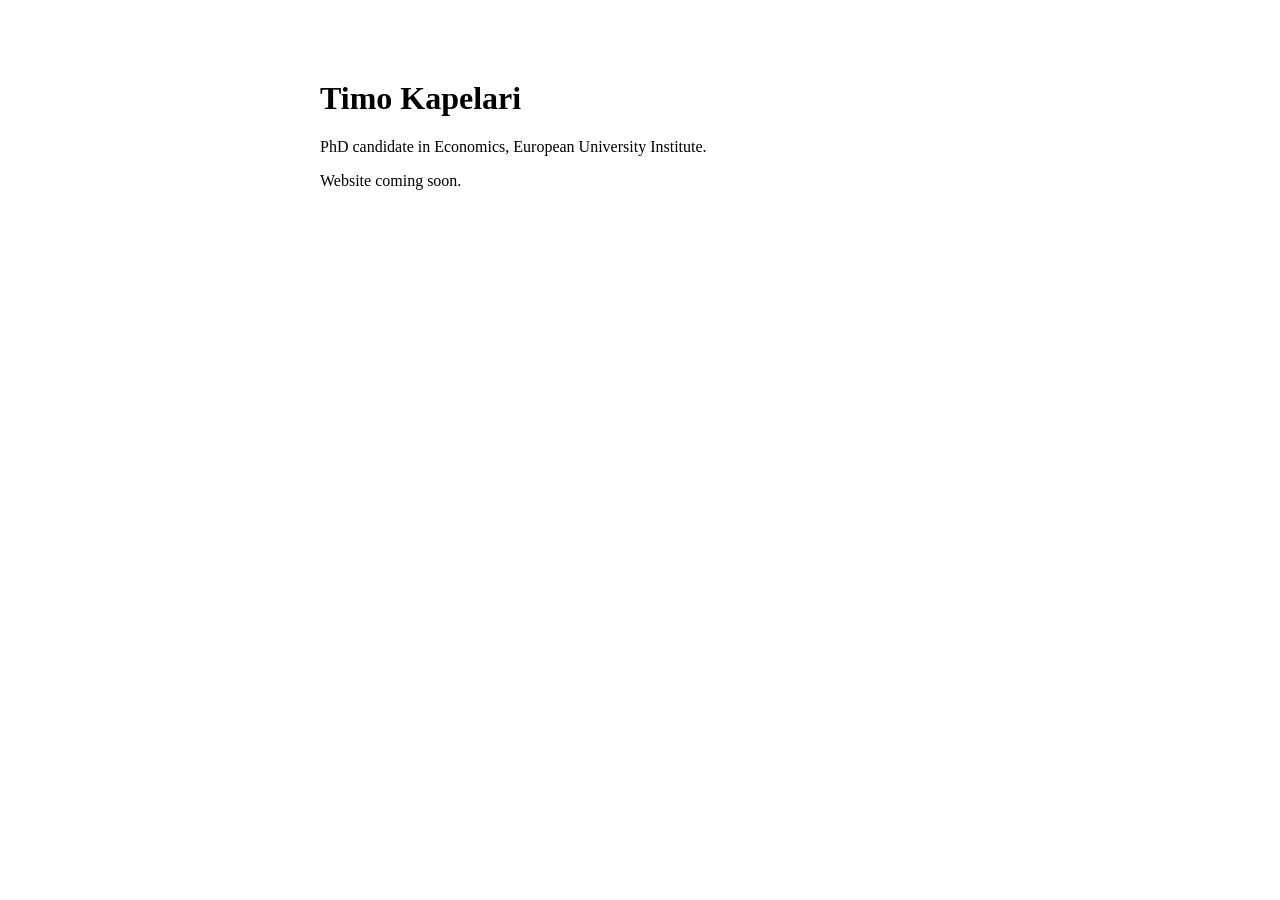
==== index.html @ 1bbe1646 "Add initial index.html for personal website" ====
<!doctype html>
<html lang="en">
<head>
  <meta charset="utf-8">
  <meta name="viewport" content="width=device-width, initial-scale=1">
  <title>Timo Kapelari</title>
</head>
<body style="font-family: Georgia, serif; max-width: 640px; margin: 80px auto; padding: 0 16px;">
  <h1>Timo Kapelari</h1>
  <p>PhD candidate in Economics, European University Institute.</p>
  <p>Website coming soon.</p>
</body>
</html>
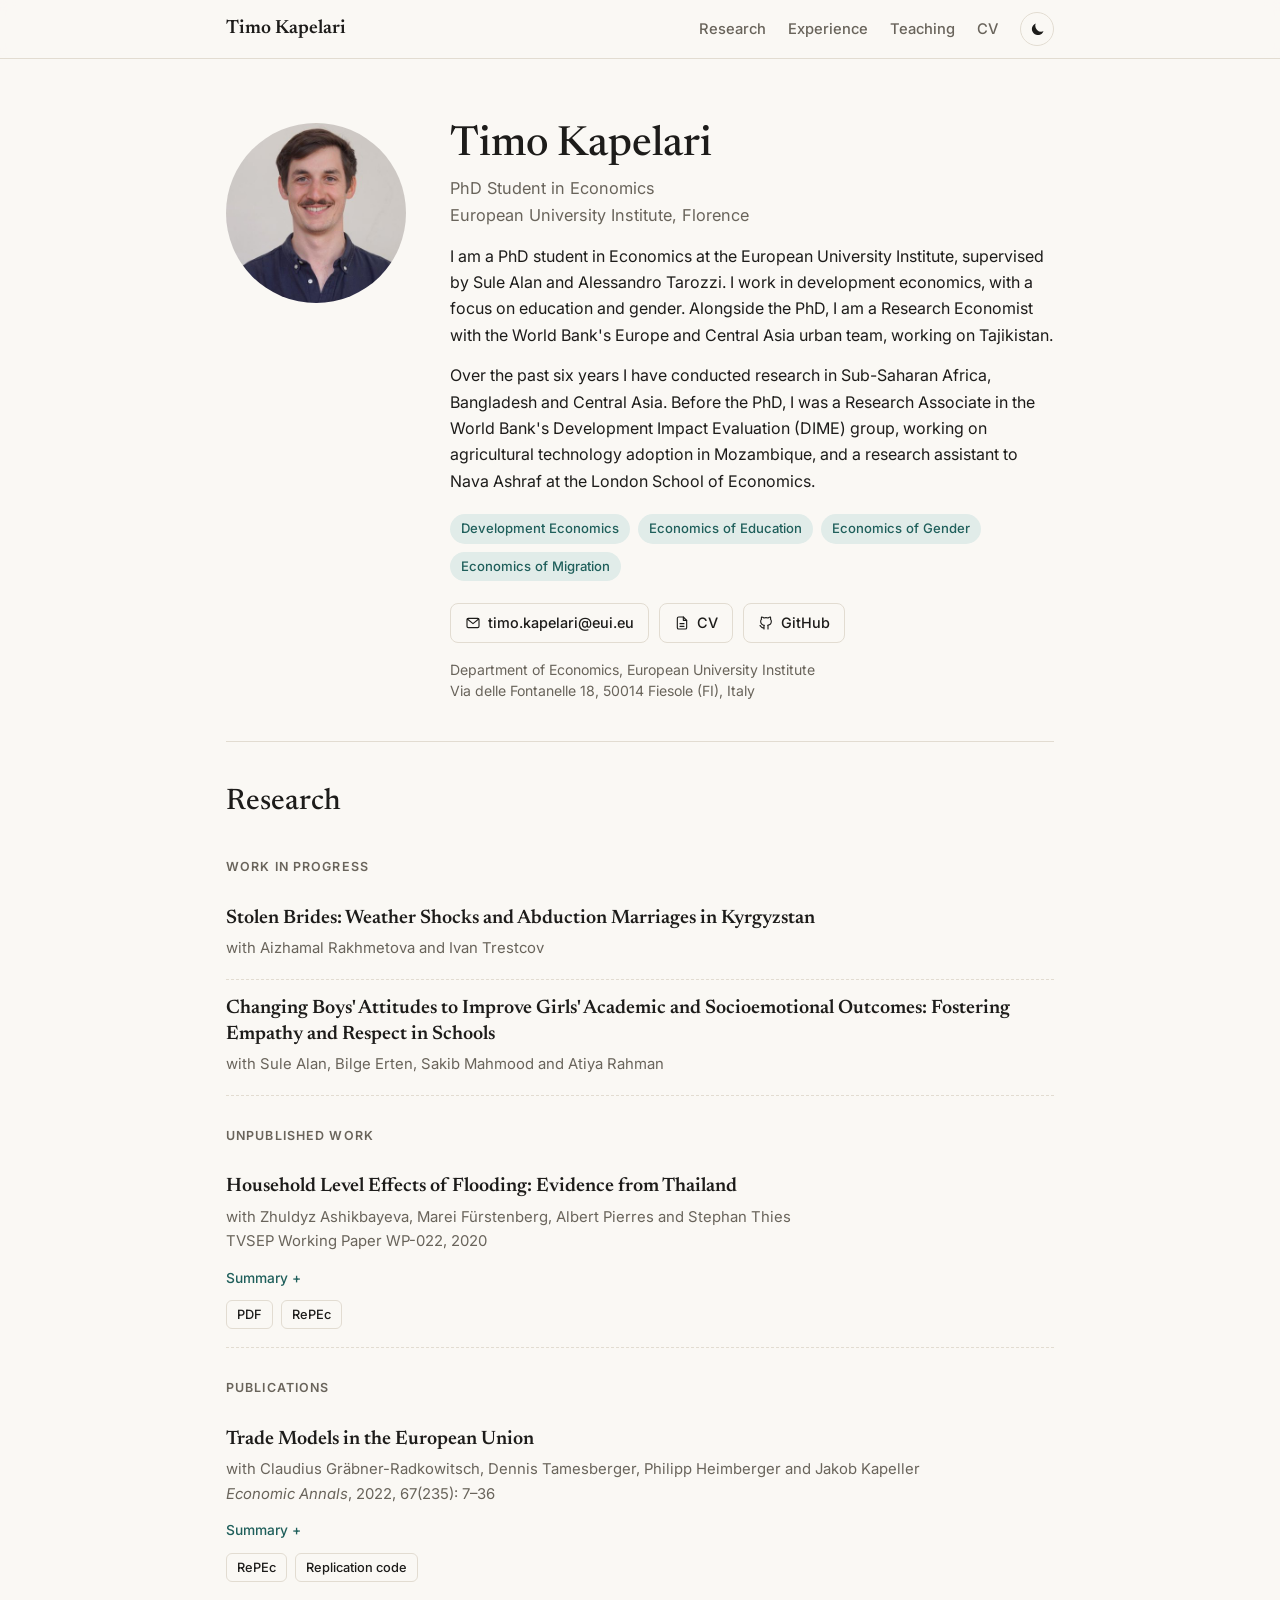
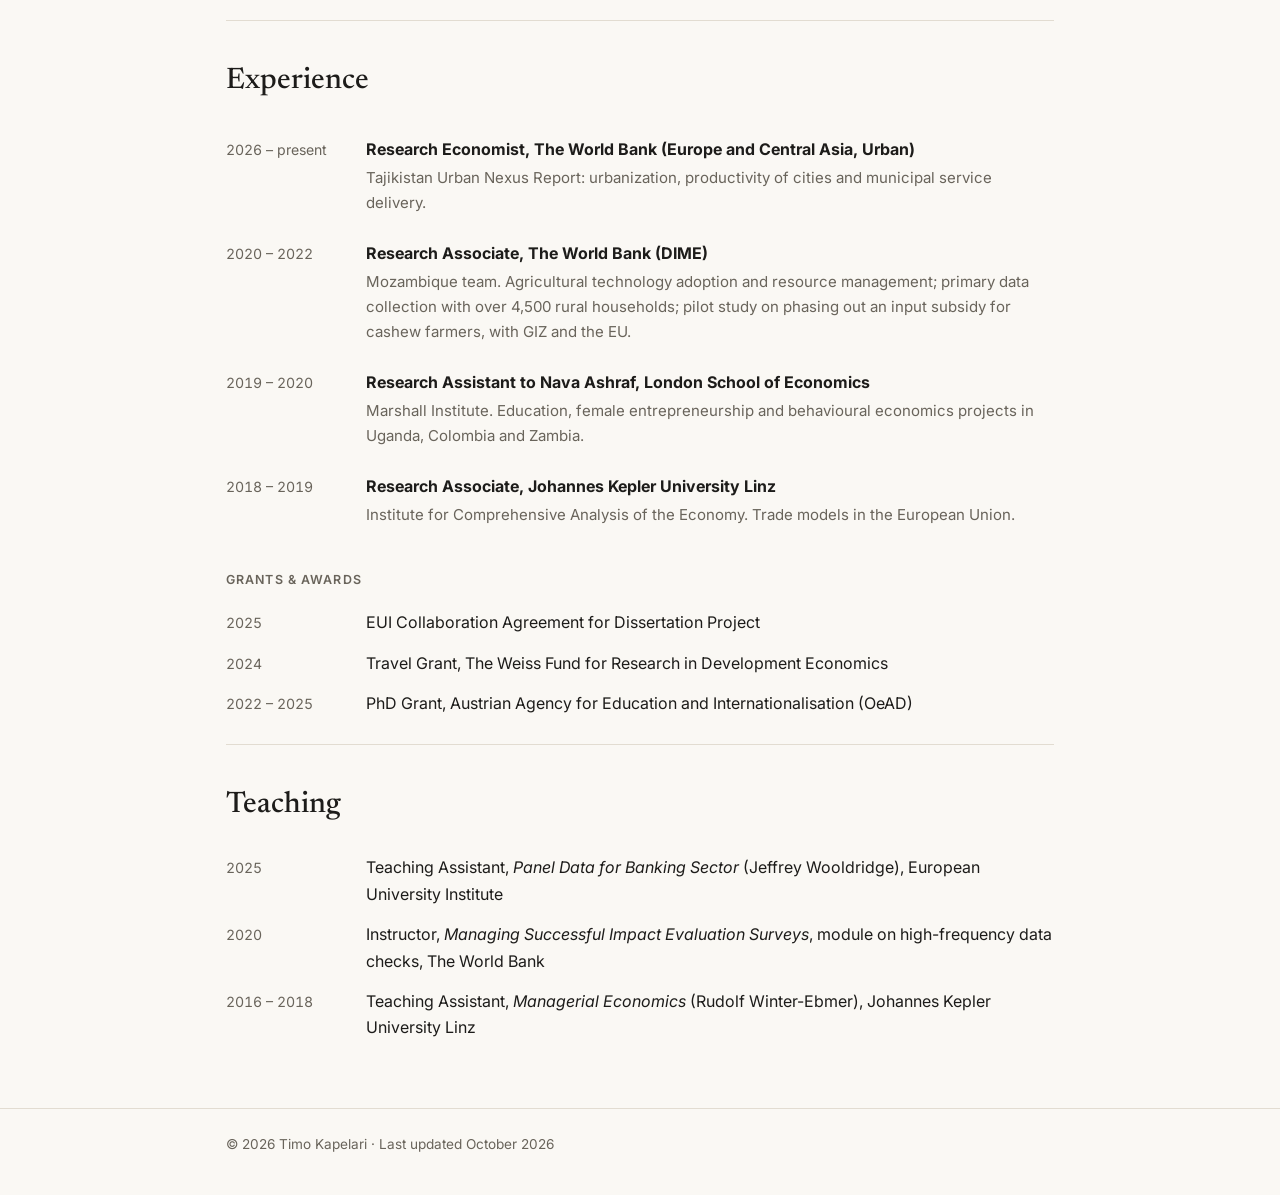
==== commit 71ac35b8: "updating website" ====
--- a/index.html
+++ b/index.html
@@ -3,11 +3,211 @@
 <head>
   <meta charset="utf-8">
   <meta name="viewport" content="width=device-width, initial-scale=1">
-  <title>Timo Kapelari</title>
+  <title>Timo Kapelari · Economist</title>
+  <meta name="description" content="Timo Kapelari — PhD student in Economics at the European University Institute. Development economics, education, gender and migration.">
+  <link rel="icon" href="assets/favicon.svg" type="image/svg+xml">
+  <link rel="preconnect" href="https://fonts.googleapis.com">
+  <link rel="preconnect" href="https://fonts.gstatic.com" crossorigin>
+  <link href="https://fonts.googleapis.com/css2?family=Inter:wght@400;500;600&family=Newsreader:opsz,wght@6..72,400;6..72,500;6..72,600&display=swap" rel="stylesheet">
+  <link rel="stylesheet" href="assets/style.css">
+  <script>
+    // Apply saved theme before the page paints (avoids a flash of the wrong theme)
+    try {
+      var t = localStorage.getItem('theme');
+      if (t === 'light' || t === 'dark') document.documentElement.setAttribute('data-theme', t);
+    } catch (e) {}
+  </script>
 </head>
-<body style="font-family: Georgia, serif; max-width: 640px; margin: 80px auto; padding: 0 16px;">
-  <h1>Timo Kapelari</h1>
-  <p>PhD candidate in Economics, European University Institute.</p>
-  <p>Website coming soon.</p>
+<body>
+
+<header class="topbar">
+  <div class="wrap topbar-inner">
+    <a class="brand" href="#about">Timo Kapelari</a>
+    <nav class="nav" aria-label="Sections">
+      <a href="#research">Research</a>
+      <a href="#experience">Experience</a>
+      <a href="#teaching">Teaching</a>
+      <a href="files/CV_Timo_Kapelari.pdf" target="_blank" rel="noopener">CV</a>
+      <button class="theme-toggle" id="themeToggle" type="button" aria-label="Switch between light and dark theme">
+        <svg class="icon-moon" viewBox="0 0 24 24" aria-hidden="true"><path d="M20.5 14.5A8.5 8.5 0 0 1 9.5 3.5a8.5 8.5 0 1 0 11 11Z"/></svg>
+        <svg class="icon-sun" viewBox="0 0 24 24" aria-hidden="true"><circle cx="12" cy="12" r="4.2"/><path d="M12 2v2.5M12 19.5V22M2 12h2.5M19.5 12H22M4.9 4.9l1.8 1.8M17.3 17.3l1.8 1.8M4.9 19.1l1.8-1.8M17.3 6.7l1.8-1.8"/></svg>
+      </button>
+    </nav>
+  </div>
+</header>
+
+<main class="wrap">
+
+  <!-- ABOUT -->
+  <section id="about" class="hero">
+    <div class="portrait">
+      <img src="assets/portrait.jpg" alt="Portrait of Timo Kapelari" width="180" height="180">
+    </div>
+    <div class="hero-text">
+      <h1>Timo Kapelari</h1>
+      <p class="role">PhD Student in Economics<br>European University Institute, Florence</p>
+
+      <p>I am a PhD student in Economics at the European University Institute, supervised by
+        Sule Alan and Alessandro Tarozzi.
+        I work in development economics, with a focus on education and gender. Alongside the PhD, I am a
+        Research Economist with the World Bank's Europe and Central Asia urban team, working on Tajikistan.</p>
+      <p>Over the past six years I have conducted research in Sub-Saharan Africa, Bangladesh and Central Asia.
+        Before the PhD, I was a Research Associate in the World Bank's Development Impact Evaluation (DIME) group,
+        working on agricultural technology adoption in Mozambique, and a research assistant to Nava Ashraf at the
+        London School of Economics.</p>
+
+      <ul class="tags" aria-label="Research interests">
+        <li>Development Economics</li>
+        <li>Economics of Education</li>
+        <li>Economics of Gender</li>
+        <li>Economics of Migration</li>
+      </ul>
+
+      <div class="contact">
+        <a class="btn" href="mailto:timo.kapelari@eui.eu">
+          <svg viewBox="0 0 24 24" aria-hidden="true"><rect x="3" y="5" width="18" height="14" rx="2"/><path d="m3.5 6 8.5 7 8.5-7"/></svg>
+          timo.kapelari@eui.eu</a>
+        <a class="btn" href="files/CV_Timo_Kapelari.pdf" target="_blank" rel="noopener">
+          <svg viewBox="0 0 24 24" aria-hidden="true"><path d="M14 3H7a2 2 0 0 0-2 2v14a2 2 0 0 0 2 2h10a2 2 0 0 0 2-2V8z"/><path d="M14 3v5h5M9 13h6M9 17h6"/></svg>
+          CV</a>
+        <a class="btn" href="https://github.com/TKapelari" target="_blank" rel="noopener">
+          <svg viewBox="0 0 24 24" aria-hidden="true"><path d="M9 19c-4.3 1.4-4.3-2.5-6-3m12 5v-3.5c0-1 .1-1.4-.5-2 2.8-.3 5.5-1.4 5.5-6a4.6 4.6 0 0 0-1.3-3.2 4.2 4.2 0 0 0-.1-3.2s-1.1-.3-3.5 1.3a12.3 12.3 0 0 0-6.2 0C6.5 2.8 5.4 3.1 5.4 3.1a4.2 4.2 0 0 0-.1 3.2A4.6 4.6 0 0 0 4 9.5c0 4.6 2.7 5.7 5.5 6-.6.6-.6 1.2-.5 2V21"/></svg>
+          GitHub</a>
+      </div>
+
+      <address class="postal">
+        Department of Economics, European University Institute<br>
+        Via delle Fontanelle 18, 50014 Fiesole (FI), Italy
+      </address>
+    </div>
+  </section>
+
+  <!-- RESEARCH -->
+  <section id="research">
+    <h2>Research</h2>
+
+    <h3 class="subhead">Work in Progress</h3>
+    <article class="paper">
+      <h4>Stolen Brides: Weather Shocks and Abduction Marriages in Kyrgyzstan</h4>
+      <p class="authors">with Aizhamal Rakhmetova and Ivan Trestcov</p>
+    </article>
+    <article class="paper">
+      <h4>Changing Boys' Attitudes to Improve Girls' Academic and Socioemotional Outcomes: Fostering Empathy and Respect in Schools</h4>
+      <p class="authors">with Sule Alan, Bilge Erten, Sakib Mahmood and Atiya Rahman</p>
+    </article>
+
+    <h3 class="subhead">Unpublished Work</h3>
+    <article class="paper">
+      <h4>Household Level Effects of Flooding: Evidence from Thailand</h4>
+      <p class="authors">with Zhuldyz Ashikbayeva, Marei Fürstenberg, Albert Pierres and Stephan Thies</p>
+      <p class="venue">TVSEP Working Paper WP-022, 2020</p>
+      <details>
+        <summary>Summary</summary>
+        <p>Using household panel data from rural Northeast Thailand (2007–2016) combined with satellite-based flood
+          measures, we estimate the causal effect of flooding on household income and expenditure. Floods reduce
+          household income and raise spending on food and health. Households appear to adapt: it is deviations from
+          usual flood levels, not flooding as such, that cause harm. Education beyond primary school offsets the
+          negative effects.</p>
+      </details>
+      <p class="links">
+        <a href="https://www.tvsep.de/fileadmin/tvsep/Publications/wpaper2020/wp-022.pdf" target="_blank" rel="noopener">PDF</a>
+        <a href="https://ideas.repec.org/p/tvs/wpaper/wp-022.html" target="_blank" rel="noopener">RePEc</a>
+      </p>
+    </article>
+
+    <h3 class="subhead">Publications</h3>
+    <article class="paper">
+      <h4>Trade Models in the European Union</h4>
+      <p class="authors">with Claudius Gräbner-Radkowitsch, Dennis Tamesberger, Philipp Heimberger and Jakob Kapeller</p>
+      <p class="venue"><em>Economic Annals</em>, 2022, 67(235): 7–36</p>
+      <details>
+        <summary>Summary</summary>
+        <p>Studying the factors behind differences in trade performance across 22 EU economies, the paper derives six
+          "trade models" (primary goods, finance, flexible labour market, periphery, industrial workbench and high-tech)
+          and traces their developmental and distributional dynamics. Wage shares shrink and inequality rises in most
+          models; the high-tech model proves comparatively stable.</p>
+      </details>
+      <p class="links">
+        <a href="https://ideas.repec.org/a/beo/journl/v67y2022i235p7-36.html" target="_blank" rel="noopener">RePEc</a>
+        <a href="https://github.com/graebnerc/trade-typology" target="_blank" rel="noopener">Replication code</a>
+      </p>
+    </article>
+  </section>
+
+  <!-- EXPERIENCE -->
+  <section id="experience">
+    <h2>Experience</h2>
+    <ul class="timeline">
+      <li>
+        <span class="when">2026 – present</span>
+        <div>
+          <strong>Research Economist, The World Bank (Europe and Central Asia, Urban)</strong>
+          <p>Tajikistan Urban Nexus Report: urbanization, productivity of cities and municipal service delivery.</p>
+        </div>
+      </li>
+      <li>
+        <span class="when">2020 – 2022</span>
+        <div>
+          <strong>Research Associate, The World Bank (DIME)</strong>
+          <p>Mozambique team. Agricultural technology adoption and resource management; primary data collection with
+            over 4,500 rural households; pilot study on phasing out an input subsidy for cashew farmers, with GIZ and the EU.</p>
+        </div>
+      </li>
+      <li>
+        <span class="when">2019 – 2020</span>
+        <div>
+          <strong>Research Assistant to Nava Ashraf, London School of Economics</strong>
+          <p>Marshall Institute. Education, female entrepreneurship and behavioural economics projects in Uganda, Colombia and Zambia.</p>
+        </div>
+      </li>
+      <li>
+        <span class="when">2018 – 2019</span>
+        <div>
+          <strong>Research Associate, Johannes Kepler University Linz</strong>
+          <p>Institute for Comprehensive Analysis of the Economy. Trade models in the European Union.</p>
+        </div>
+      </li>
+    </ul>
+
+    <h3 class="subhead">Grants &amp; Awards</h3>
+    <ul class="plain">
+      <li><span class="when">2025</span> <span>EUI Collaboration Agreement for Dissertation Project</span></li>
+      <li><span class="when">2024</span> <span>Travel Grant, The Weiss Fund for Research in Development Economics</span></li>
+      <li><span class="when">2022 – 2025</span> <span>PhD Grant, Austrian Agency for Education and Internationalisation (OeAD)</span></li>
+    </ul>
+  </section>
+
+  <!-- TEACHING -->
+  <section id="teaching">
+    <h2>Teaching</h2>
+    <ul class="plain">
+      <li><span class="when">2025</span> <span>Teaching Assistant, <em>Panel Data for Banking Sector</em> (Jeffrey Wooldridge), European University Institute</span></li>
+      <li><span class="when">2020</span> <span>Instructor, <em>Managing Successful Impact Evaluation Surveys</em>, module on high-frequency data checks, The World Bank</span></li>
+      <li><span class="when">2016 – 2018</span> <span>Teaching Assistant, <em>Managerial Economics</em> (Rudolf Winter-Ebmer), Johannes Kepler University Linz</span></li>
+    </ul>
+  </section>
+
+</main>
+
+<footer class="footer">
+  <div class="wrap">© 2026 Timo Kapelari · Last updated October 2026</div>
+</footer>
+
+<script>
+  (function () {
+    var root = document.documentElement;
+    var btn = document.getElementById('themeToggle');
+    function current() {
+      var t = root.getAttribute('data-theme');
+      if (t) return t;
+      return window.matchMedia('(prefers-color-scheme: dark)').matches ? 'dark' : 'light';
+    }
+    btn.addEventListener('click', function () {
+      var next = current() === 'dark' ? 'light' : 'dark';
+      root.setAttribute('data-theme', next);
+      try { localStorage.setItem('theme', next); } catch (e) {}
+    });
+  })();
+</script>
 </body>
 </html>
--- a/assets/style.css
+++ b/assets/style.css
@@ -0,0 +1,161 @@
+/* ---------- Theme tokens ---------- */
+:root {
+  --bg: #faf8f4;
+  --surface: #f2eee6;
+  --text: #1d1c1a;
+  --muted: #69645b;
+  --rule: #e2dcd1;
+  --accent: #1f5f5b;
+  --accent-soft: #e1ece9;
+  --serif: "Newsreader", Georgia, "Times New Roman", serif;
+  --sans: "Inter", system-ui, -apple-system, "Segoe UI", sans-serif;
+  color-scheme: light;
+}
+@media (prefers-color-scheme: dark) {
+  :root:not([data-theme="light"]) {
+    --bg: #111413;
+    --surface: #1a1e1d;
+    --text: #e9e6e0;
+    --muted: #9e998f;
+    --rule: #2b302e;
+    --accent: #83c7bd;
+    --accent-soft: #1d2e2b;
+    color-scheme: dark;
+  }
+}
+:root[data-theme="dark"] {
+  --bg: #111413;
+  --surface: #1a1e1d;
+  --text: #e9e6e0;
+  --muted: #9e998f;
+  --rule: #2b302e;
+  --accent: #83c7bd;
+  --accent-soft: #1d2e2b;
+  color-scheme: dark;
+}
+
+/* ---------- Base ---------- */
+* { box-sizing: border-box; }
+html { scroll-behavior: smooth; scroll-padding-top: 72px; }
+body {
+  margin: 0;
+  background: var(--bg);
+  color: var(--text);
+  font: 400 16px/1.65 var(--sans);
+  -webkit-font-smoothing: antialiased;
+  transition: background .2s, color .2s;
+}
+a { color: var(--accent); text-decoration: none; }
+a:hover { text-decoration: underline; text-underline-offset: 3px; }
+.wrap { max-width: 860px; margin: 0 auto; padding: 0 16px; }
+
+/* ---------- Top bar ---------- */
+.topbar {
+  position: sticky; top: 0; z-index: 10;
+  background: color-mix(in srgb, var(--bg) 88%, transparent);
+  backdrop-filter: blur(8px);
+  border-bottom: 1px solid var(--rule);
+}
+.topbar-inner { display: flex; align-items: center; justify-content: space-between; height: 58px; gap: 16px; }
+.brand { font-family: var(--serif); font-size: 1.2rem; font-weight: 600; color: var(--text); white-space: nowrap; }
+.brand:hover { text-decoration: none; }
+.nav { display: flex; align-items: center; gap: 22px; font-size: .92rem; }
+.nav a { color: var(--muted); font-weight: 500; }
+.nav a:hover { color: var(--text); text-decoration: none; }
+.theme-toggle {
+  display: grid; place-items: center;
+  width: 34px; height: 34px; border-radius: 50%;
+  border: 1px solid var(--rule); background: transparent; color: var(--text); cursor: pointer;
+}
+.theme-toggle:hover { background: var(--surface); }
+.theme-toggle svg { width: 17px; height: 17px; fill: none; stroke: currentColor; stroke-width: 1.8; stroke-linecap: round; }
+.theme-toggle .icon-moon { fill: currentColor; stroke: none; }
+.icon-sun { display: none; }
+:root[data-theme="dark"] .icon-sun { display: block; }
+:root[data-theme="dark"] .icon-moon { display: none; }
+@media (prefers-color-scheme: dark) {
+  :root:not([data-theme="light"]) .icon-sun { display: block; }
+  :root:not([data-theme="light"]) .icon-moon { display: none; }
+}
+
+/* ---------- Hero / About ---------- */
+.hero { display: grid; grid-template-columns: 180px 1fr; gap: 44px; padding: 64px 0 40px; align-items: start; }
+.portrait img, .monogram {
+  width: 180px; height: 180px; border-radius: 50%; object-fit: cover; display: block;
+}
+.monogram {
+  display: grid; place-items: center;
+  background: var(--accent-soft); color: var(--accent);
+  font-family: var(--serif); font-size: 3.4rem; font-weight: 500; letter-spacing: .02em;
+}
+h1 { font-family: var(--serif); font-weight: 500; font-size: 2.6rem; line-height: 1.1; margin: 0 0 6px; }
+.role { color: var(--muted); margin: 0 0 22px; font-size: 1.02rem; }
+.hero-text p { margin: 0 0 14px; }
+.tags { list-style: none; padding: 0; margin: 20px 0; display: flex; flex-wrap: wrap; gap: 8px; }
+.tags li {
+  font-size: .82rem; padding: 4px 11px; border-radius: 999px;
+  background: var(--accent-soft); color: var(--accent); font-weight: 500;
+}
+.contact { display: flex; flex-wrap: wrap; gap: 10px; margin: 22px 0 16px; }
+.btn {
+  display: inline-flex; align-items: center; gap: 7px;
+  padding: 7px 14px; border: 1px solid var(--rule); border-radius: 8px;
+  color: var(--text); font-size: .9rem; font-weight: 500; background: var(--bg);
+}
+.btn:hover { background: var(--surface); text-decoration: none; }
+.btn svg { width: 16px; height: 16px; fill: none; stroke: currentColor; stroke-width: 1.7; stroke-linecap: round; stroke-linejoin: round; }
+.postal { font-style: normal; color: var(--muted); font-size: .88rem; line-height: 1.5; }
+
+/* ---------- Sections ---------- */
+section { padding: 36px 0 20px; border-top: 1px solid var(--rule); }
+.hero { border-top: 0; }
+h2 { font-family: var(--serif); font-weight: 500; font-size: 1.85rem; margin: 0 0 18px; }
+.subhead {
+  font-family: var(--sans); font-size: .78rem; font-weight: 600; letter-spacing: .09em;
+  text-transform: uppercase; color: var(--muted); margin: 30px 0 12px;
+}
+
+/* ---------- Papers ---------- */
+.paper { padding: 16px 0 18px; border-bottom: 1px dashed var(--rule); }
+.paper:last-of-type { border-bottom: 0; }
+.paper h4 { font-family: var(--serif); font-size: 1.22rem; font-weight: 600; line-height: 1.35; margin: 0 0 4px; }
+.authors, .venue { margin: 0; color: var(--muted); font-size: .93rem; }
+details { margin-top: 10px; }
+summary {
+  cursor: pointer; display: inline-block; font-size: .86rem; font-weight: 500; color: var(--accent);
+  list-style: none; user-select: none;
+}
+summary::-webkit-details-marker { display: none; }
+summary::after { content: " +"; }
+details[open] summary::after { content: " −"; }
+details p {
+  margin: 10px 0 0; padding: 12px 16px; background: var(--surface);
+  border-left: 3px solid var(--accent); border-radius: 0 6px 6px 0; font-size: .95rem;
+}
+.links { margin: 10px 0 0; display: flex; flex-wrap: wrap; gap: 8px; }
+.links a {
+  font-size: .8rem; font-weight: 500; padding: 3px 10px;
+  border: 1px solid var(--rule); border-radius: 6px; color: var(--text);
+}
+.links a:hover { border-color: var(--accent); color: var(--accent); text-decoration: none; }
+
+/* ---------- Lists ---------- */
+.timeline, .plain { list-style: none; padding: 0; margin: 0; }
+.timeline li { display: grid; grid-template-columns: 120px 1fr; gap: 20px; padding: 12px 0; }
+.timeline p { margin: 4px 0 0; color: var(--muted); font-size: .94rem; }
+.plain li { display: grid; grid-template-columns: 120px 1fr; gap: 20px; padding: 7px 0; }
+.when { color: var(--muted); font-size: .88rem; font-variant-numeric: tabular-nums; padding-top: 2px; }
+
+/* ---------- Footer ---------- */
+.footer { border-top: 1px solid var(--rule); margin-top: 40px; padding: 24px 0 40px; color: var(--muted); font-size: .85rem; }
+
+/* ---------- Mobile ---------- */
+@media (max-width: 680px) {
+  .topbar-inner { height: 54px; }
+  .brand { display: none; }
+  .nav { width: 100%; justify-content: space-between; gap: 12px; }
+  .hero { grid-template-columns: 1fr; gap: 24px; padding: 36px 0 28px; }
+  .portrait img, .monogram { width: 120px; height: 120px; font-size: 2.4rem; }
+  h1 { font-size: 2.1rem; }
+  .timeline li, .plain li { grid-template-columns: 1fr; gap: 2px; }
+}
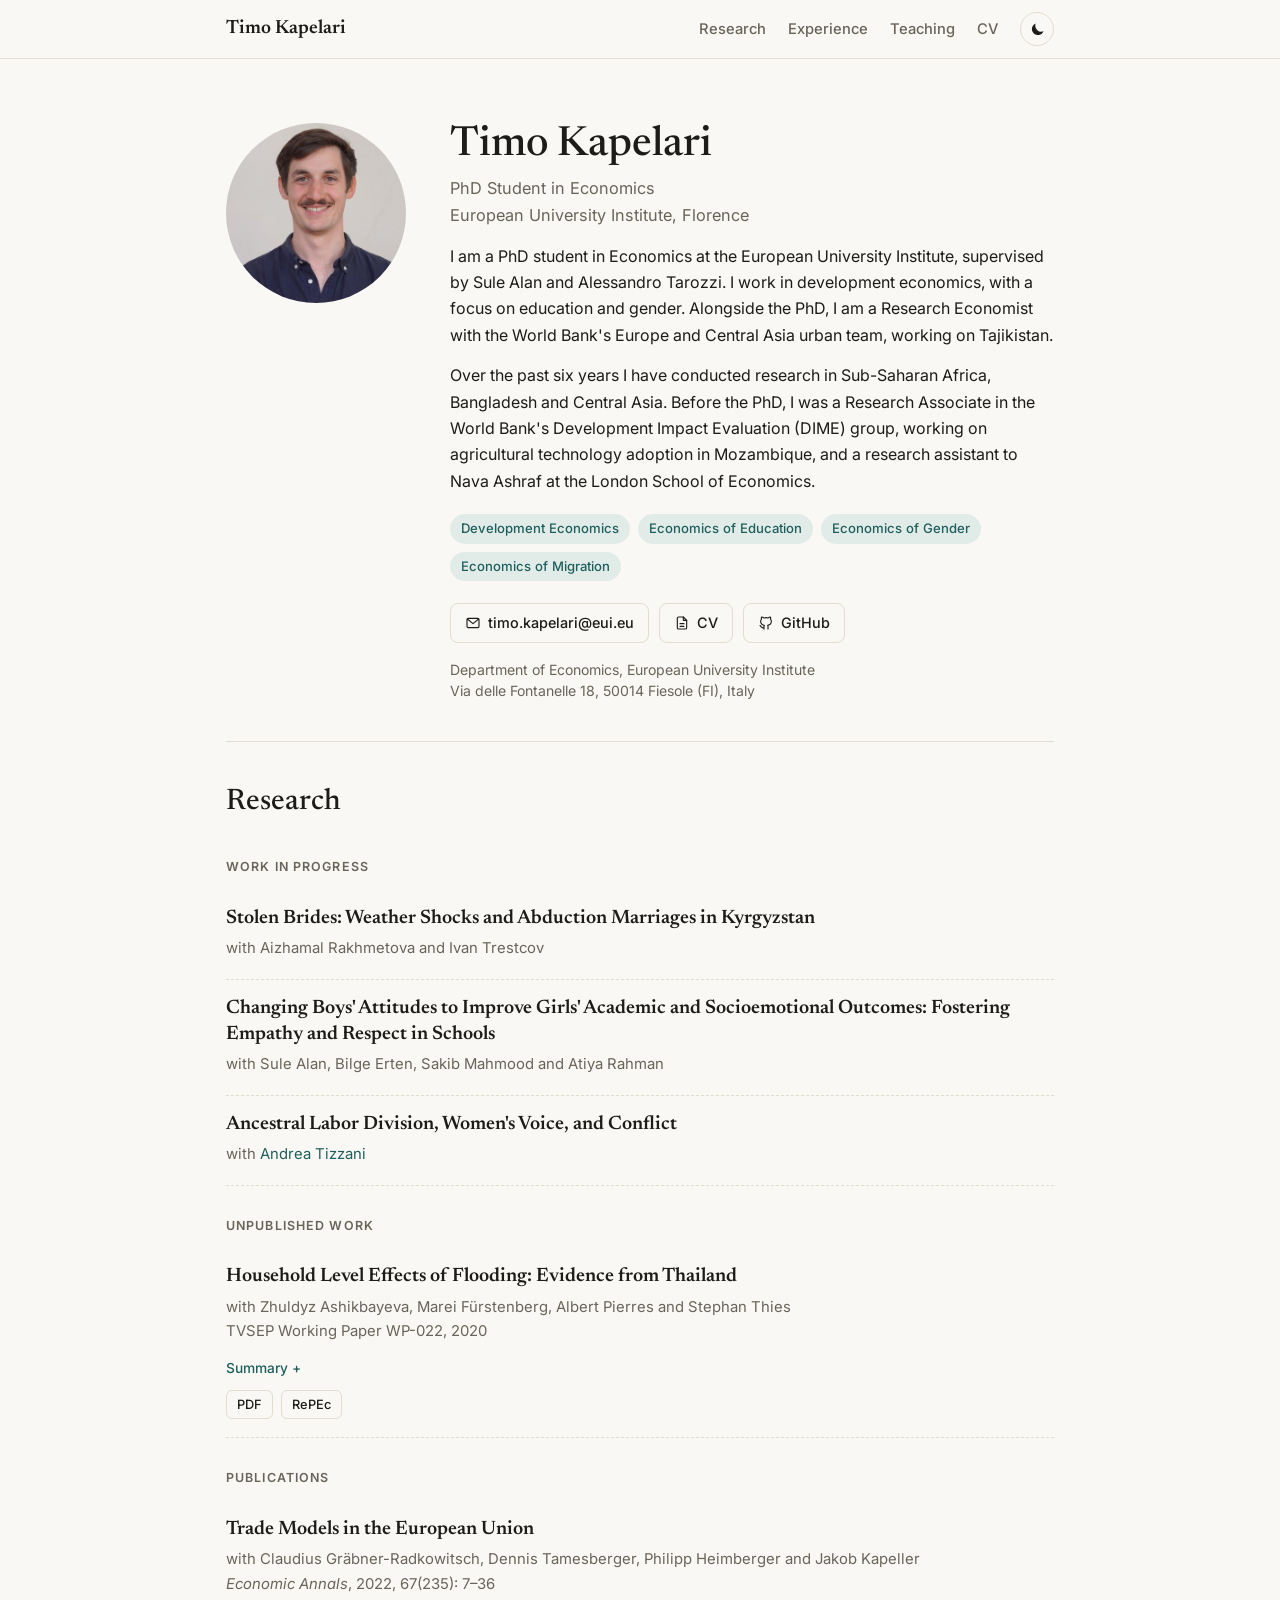
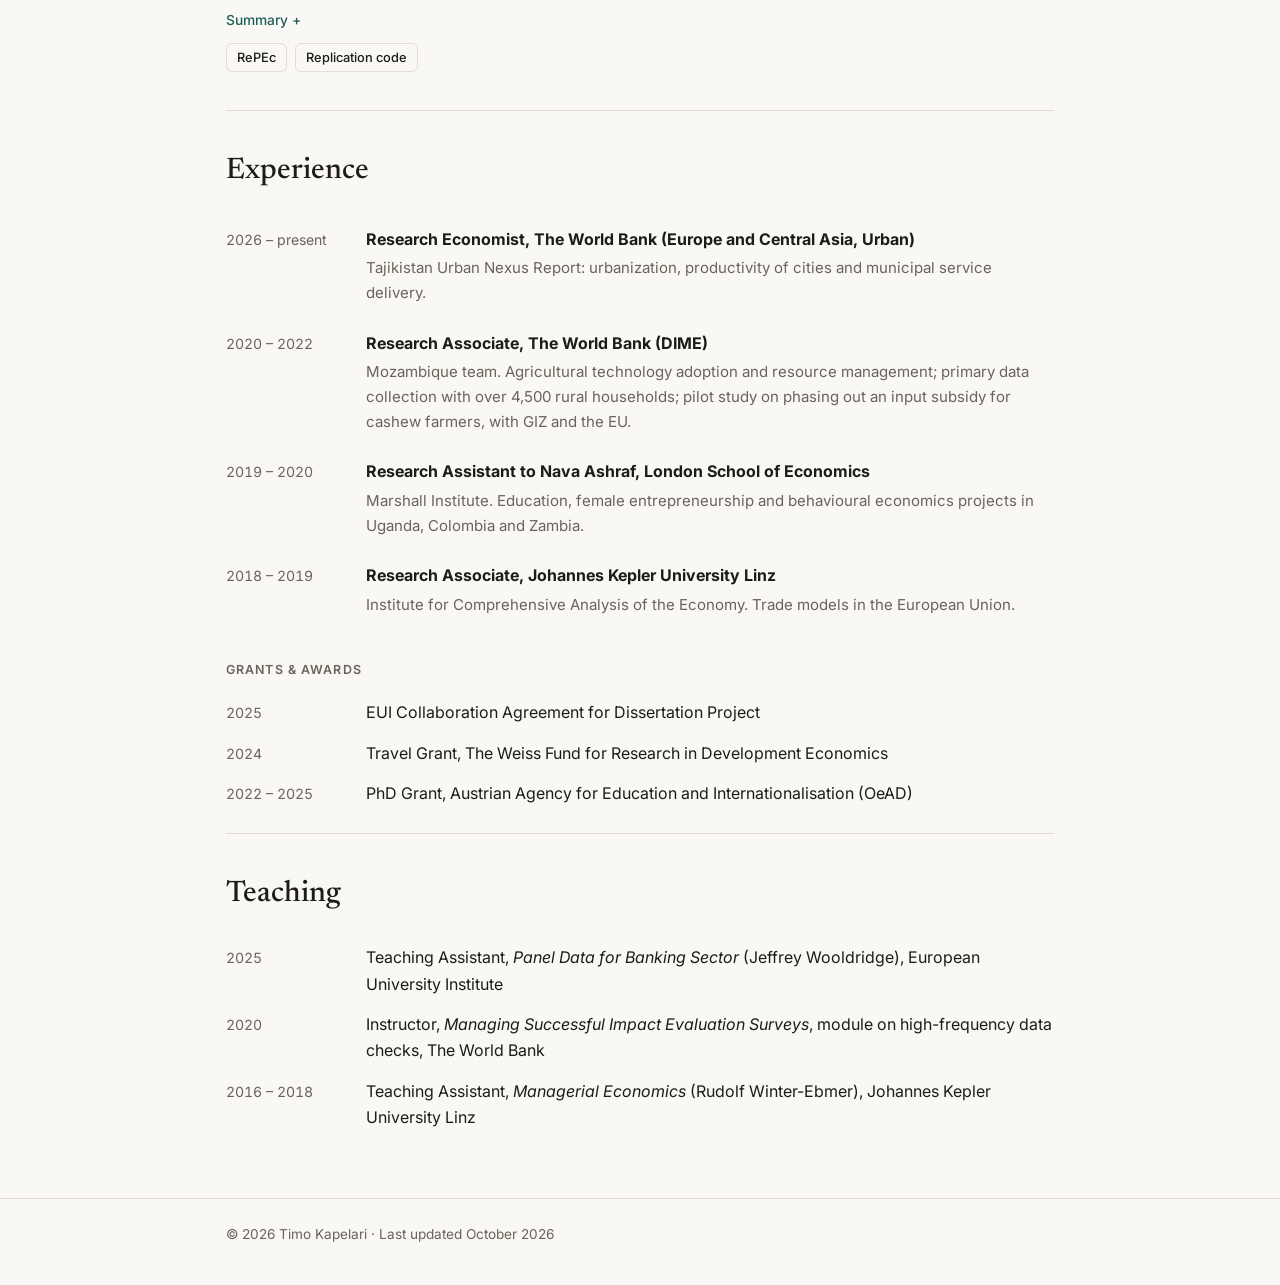
==== commit 8ae8fbcb: "fixes to be more visible" ====
--- a/index.html
+++ b/index.html
@@ -3,8 +3,33 @@
 <head>
   <meta charset="utf-8">
   <meta name="viewport" content="width=device-width, initial-scale=1">
-  <title>Timo Kapelari · Economist</title>
-  <meta name="description" content="Timo Kapelari — PhD student in Economics at the European University Institute. Development economics, education, gender and migration.">
+  <title>Timo Kapelari · Economist, European University Institute</title>
+  <meta name="description" content="Timo Kapelari is a PhD student in Economics at the European University Institute (EUI) and a Research Economist at the World Bank, working on development economics, education and gender.">
+  <meta name="author" content="Timo Kapelari">
+  <link rel="canonical" href="https://timokapelari.github.io/">
+  <!-- Google Search Console verification tag goes here -->
+  <meta property="og:type" content="profile">
+  <meta property="og:title" content="Timo Kapelari · Economist">
+  <meta property="og:description" content="PhD student in Economics at the European University Institute. Development economics, education and gender.">
+  <meta property="og:url" content="https://timokapelari.github.io/">
+  <meta property="og:image" content="https://timokapelari.github.io/assets/portrait.jpg">
+  <script type="application/ld+json">
+  {
+    "@context": "https://schema.org",
+    "@type": "Person",
+    "name": "Timo Kapelari",
+    "url": "https://timokapelari.github.io/",
+    "image": "https://timokapelari.github.io/assets/portrait.jpg",
+    "jobTitle": "PhD Student in Economics",
+    "email": "mailto:timo.kapelari@eui.eu",
+    "affiliation": [
+      { "@type": "CollegeOrUniversity", "name": "European University Institute" },
+      { "@type": "Organization", "name": "The World Bank" }
+    ],
+    "knowsAbout": ["Development Economics", "Economics of Education", "Economics of Gender", "Economics of Migration"],
+    "sameAs": ["https://github.com/TKapelari"]
+  }
+  </script>
   <link rel="icon" href="assets/favicon.svg" type="image/svg+xml">
   <link rel="preconnect" href="https://fonts.googleapis.com">
   <link rel="preconnect" href="https://fonts.gstatic.com" crossorigin>
@@ -94,6 +119,10 @@
     <article class="paper">
       <h4>Changing Boys' Attitudes to Improve Girls' Academic and Socioemotional Outcomes: Fostering Empathy and Respect in Schools</h4>
       <p class="authors">with Sule Alan, Bilge Erten, Sakib Mahmood and Atiya Rahman</p>
+    </article>
+    <article class="paper">
+      <h4>Ancestral Labor Division, Women's Voice, and Conflict</h4>
+      <p class="authors">with <a href="https://www.andreatizzani.com/" target="_blank" rel="noopener">Andrea Tizzani</a></p>
     </article>
 
     <h3 class="subhead">Unpublished Work</h3>
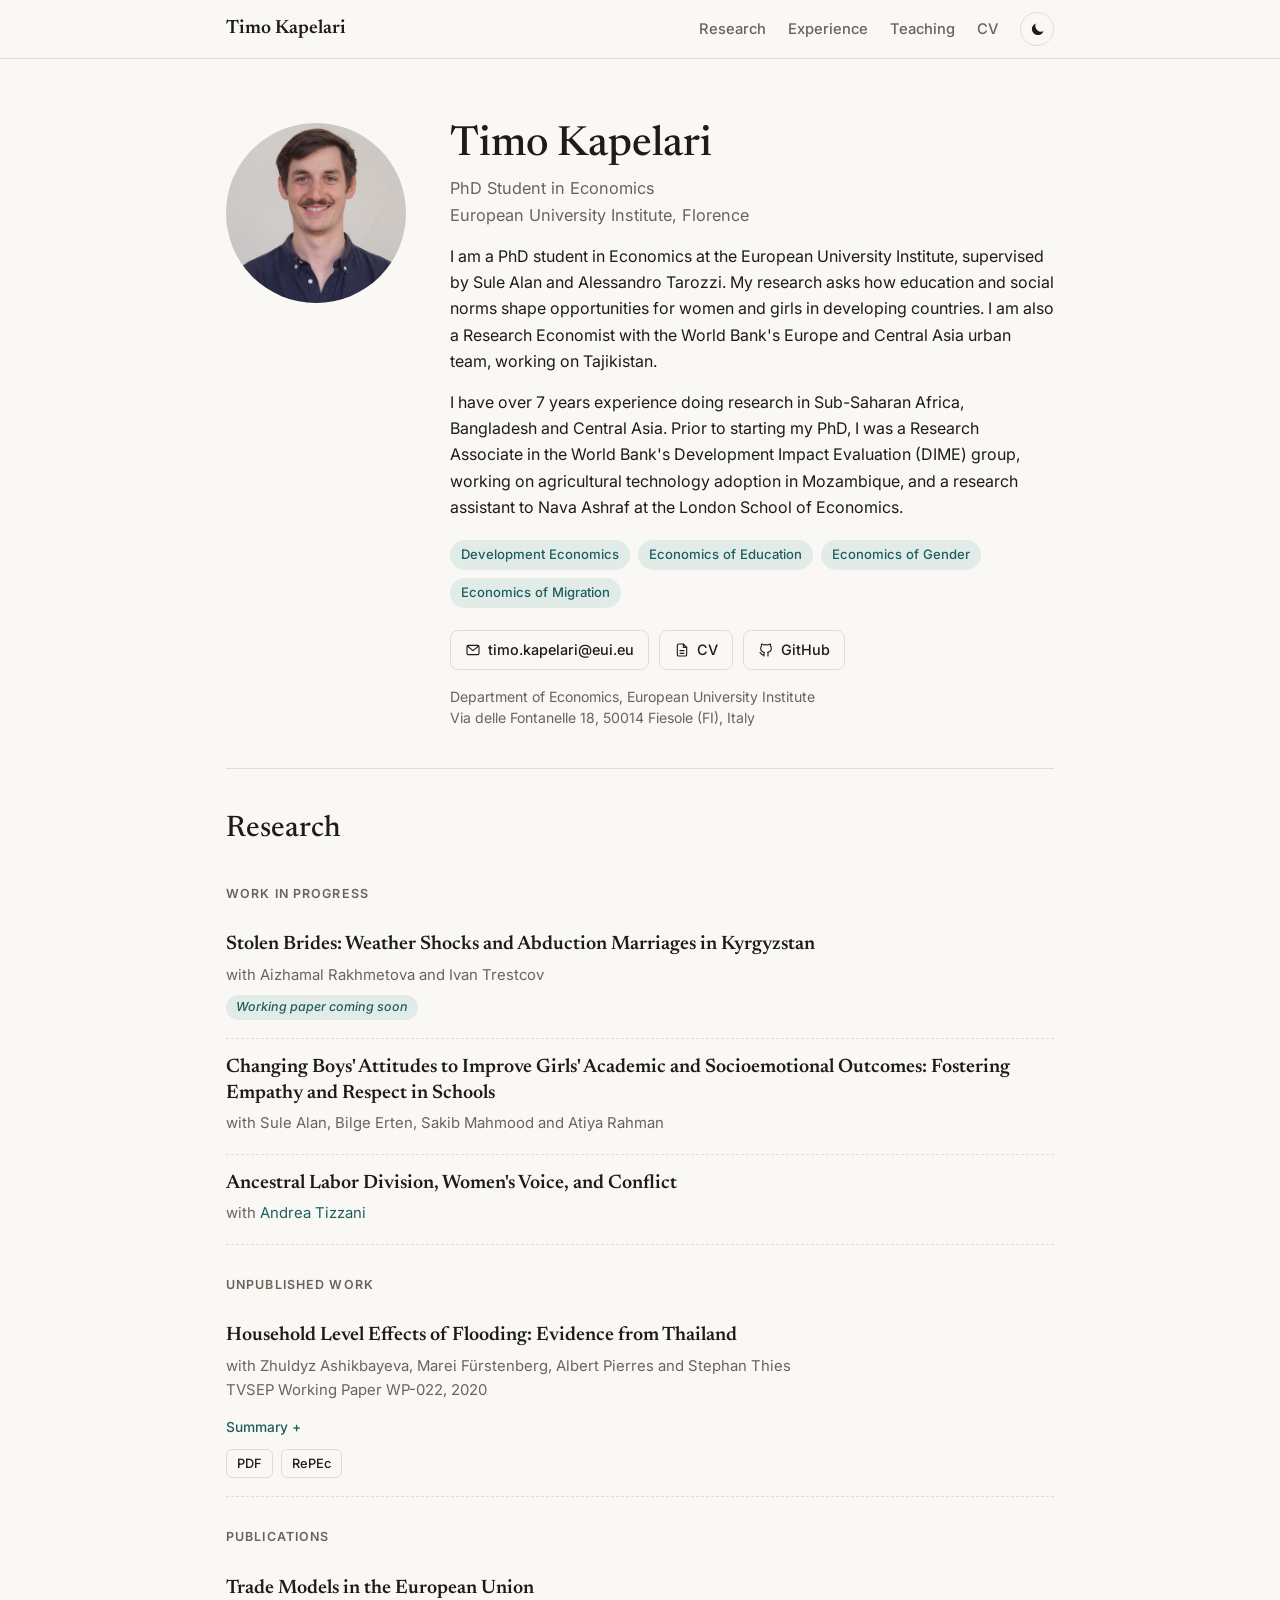
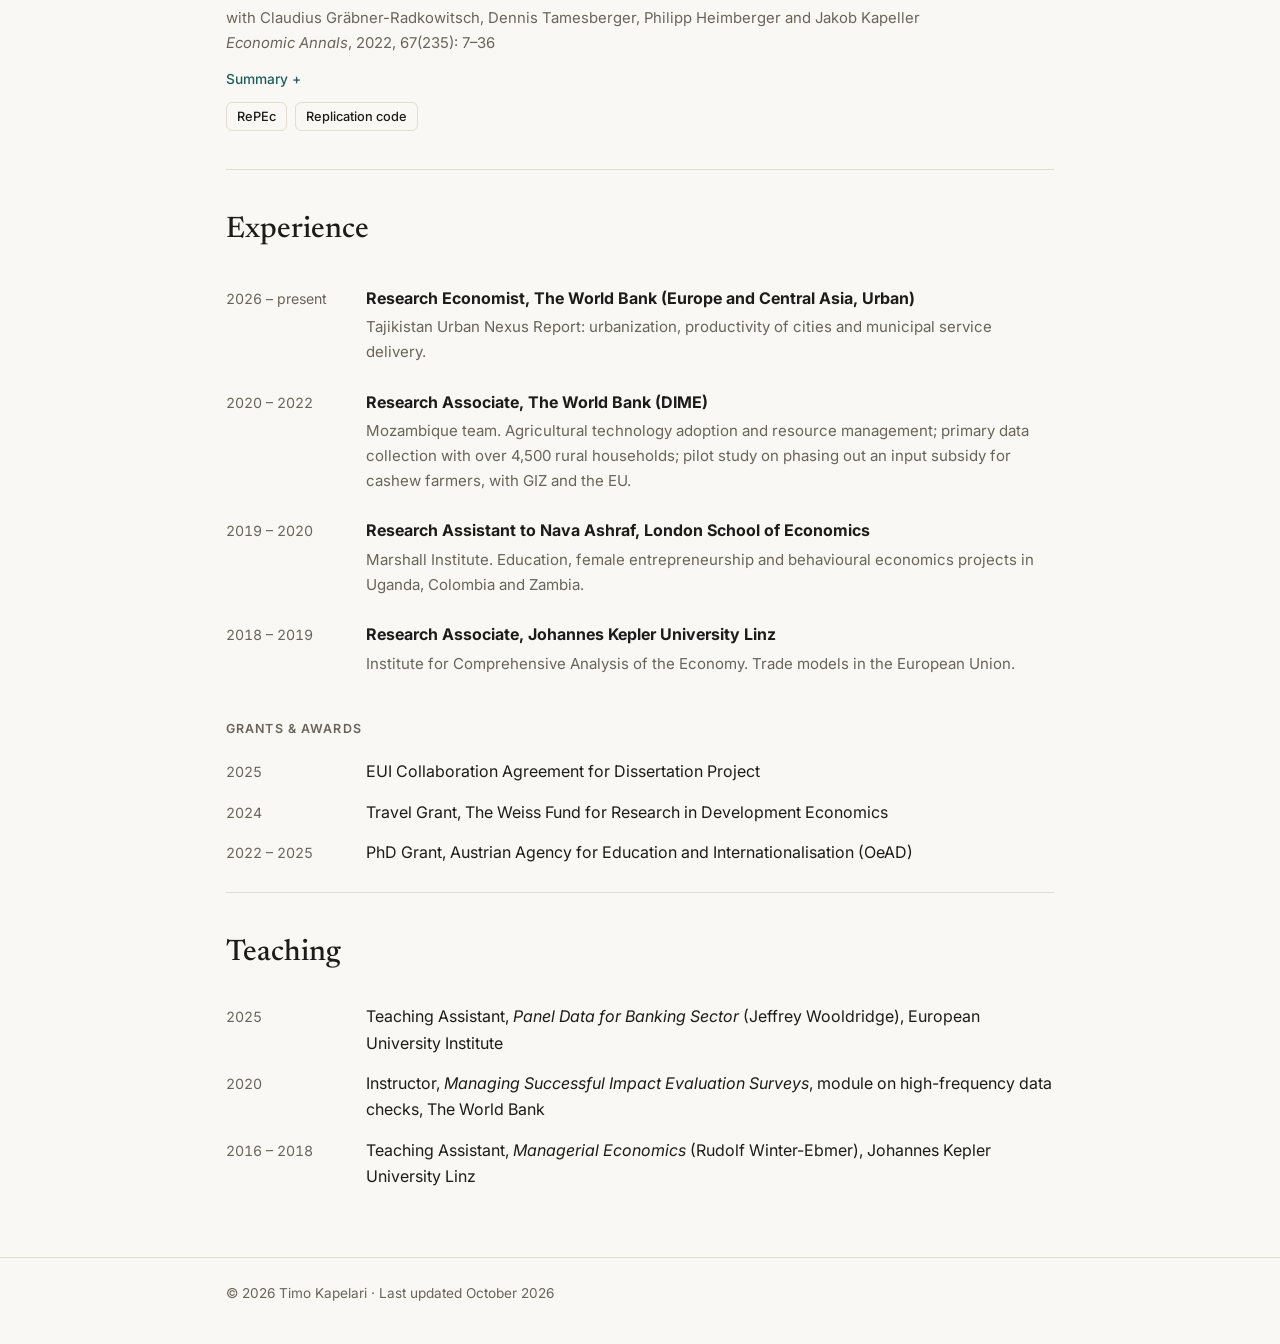
==== commit 8d17b3a1: "bot safety" ====
--- a/index.html
+++ b/index.html
@@ -21,7 +21,6 @@
     "url": "https://timokapelari.github.io/",
     "image": "https://timokapelari.github.io/assets/portrait.jpg",
     "jobTitle": "PhD Student in Economics",
-    "email": "mailto:timo.kapelari@eui.eu",
     "affiliation": [
       { "@type": "CollegeOrUniversity", "name": "European University Institute" },
       { "@type": "Organization", "name": "The World Bank" }
@@ -73,11 +72,12 @@
       <p class="role">PhD Student in Economics<br>European University Institute, Florence</p>
 
       <p>I am a PhD student in Economics at the European University Institute, supervised by
-        Sule Alan and Alessandro Tarozzi.
-        I work in development economics, with a focus on education and gender. Alongside the PhD, I am a
-        Research Economist with the World Bank's Europe and Central Asia urban team, working on Tajikistan.</p>
-      <p>Over the past six years I have conducted research in Sub-Saharan Africa, Bangladesh and Central Asia.
-        Before the PhD, I was a Research Associate in the World Bank's Development Impact Evaluation (DIME) group,
+        Sule Alan and Alessandro Tarozzi. My research asks how education and social norms shape
+        opportunities for women and girls in developing countries. I am also a Research Economist
+        with the World Bank's Europe and Central Asia urban team, working on Tajikistan.</p>
+        
+      <p>I have over 7 years experience doing research in Sub-Saharan Africa, Bangladesh and Central Asia.
+        Prior to starting my PhD, I was a Research Associate in the World Bank's Development Impact Evaluation (DIME) group,
         working on agricultural technology adoption in Mozambique, and a research assistant to Nava Ashraf at the
         London School of Economics.</p>
 
@@ -89,9 +89,10 @@
       </ul>
 
       <div class="contact">
-        <a class="btn" href="mailto:timo.kapelari@eui.eu">
+        <!-- Email is assembled by JavaScript so spam bots can't read it from the page source -->
+        <a class="btn" id="emailLink" href="#" data-u="iralepak.omit" data-d="ue.iue">
           <svg viewBox="0 0 24 24" aria-hidden="true"><rect x="3" y="5" width="18" height="14" rx="2"/><path d="m3.5 6 8.5 7 8.5-7"/></svg>
-          timo.kapelari@eui.eu</a>
+          <span id="emailText">timo.kapelari [at] eui [dot] eu</span></a>
         <a class="btn" href="files/CV_Timo_Kapelari.pdf" target="_blank" rel="noopener">
           <svg viewBox="0 0 24 24" aria-hidden="true"><path d="M14 3H7a2 2 0 0 0-2 2v14a2 2 0 0 0 2 2h10a2 2 0 0 0 2-2V8z"/><path d="M14 3v5h5M9 13h6M9 17h6"/></svg>
           CV</a>
@@ -115,6 +116,7 @@
     <article class="paper">
       <h4>Stolen Brides: Weather Shocks and Abduction Marriages in Kyrgyzstan</h4>
       <p class="authors">with Aizhamal Rakhmetova and Ivan Trestcov</p>
+      <p class="note">Working paper coming soon</p>
     </article>
     <article class="paper">
       <h4>Changing Boys' Attitudes to Improve Girls' Academic and Socioemotional Outcomes: Fostering Empathy and Respect in Schools</h4>
@@ -223,6 +225,16 @@
 </footer>
 
 <script>
+  (function () {
+    // Build the email address at runtime from reversed parts
+    var a = document.getElementById('emailLink');
+    if (a) {
+      var rev = function (x) { return x.split('').reverse().join(''); };
+      var addr = rev(a.dataset.u) + String.fromCharCode(64) + rev(a.dataset.d);
+      a.href = 'mai' + 'lto:' + addr;
+      document.getElementById('emailText').textContent = addr;
+    }
+  })();
   (function () {
     var root = document.documentElement;
     var btn = document.getElementById('themeToggle');
--- a/assets/style.css
+++ b/assets/style.css
@@ -120,6 +120,11 @@
 .paper:last-of-type { border-bottom: 0; }
 .paper h4 { font-family: var(--serif); font-size: 1.22rem; font-weight: 600; line-height: 1.35; margin: 0 0 4px; }
 .authors, .venue { margin: 0; color: var(--muted); font-size: .93rem; }
+.note {
+  display: inline-block; margin: 8px 0 0; padding: 2px 10px; border-radius: 999px;
+  font-size: .78rem; font-weight: 500; font-style: italic;
+  background: var(--accent-soft); color: var(--accent);
+}
 details { margin-top: 10px; }
 summary {
   cursor: pointer; display: inline-block; font-size: .86rem; font-weight: 500; color: var(--accent);
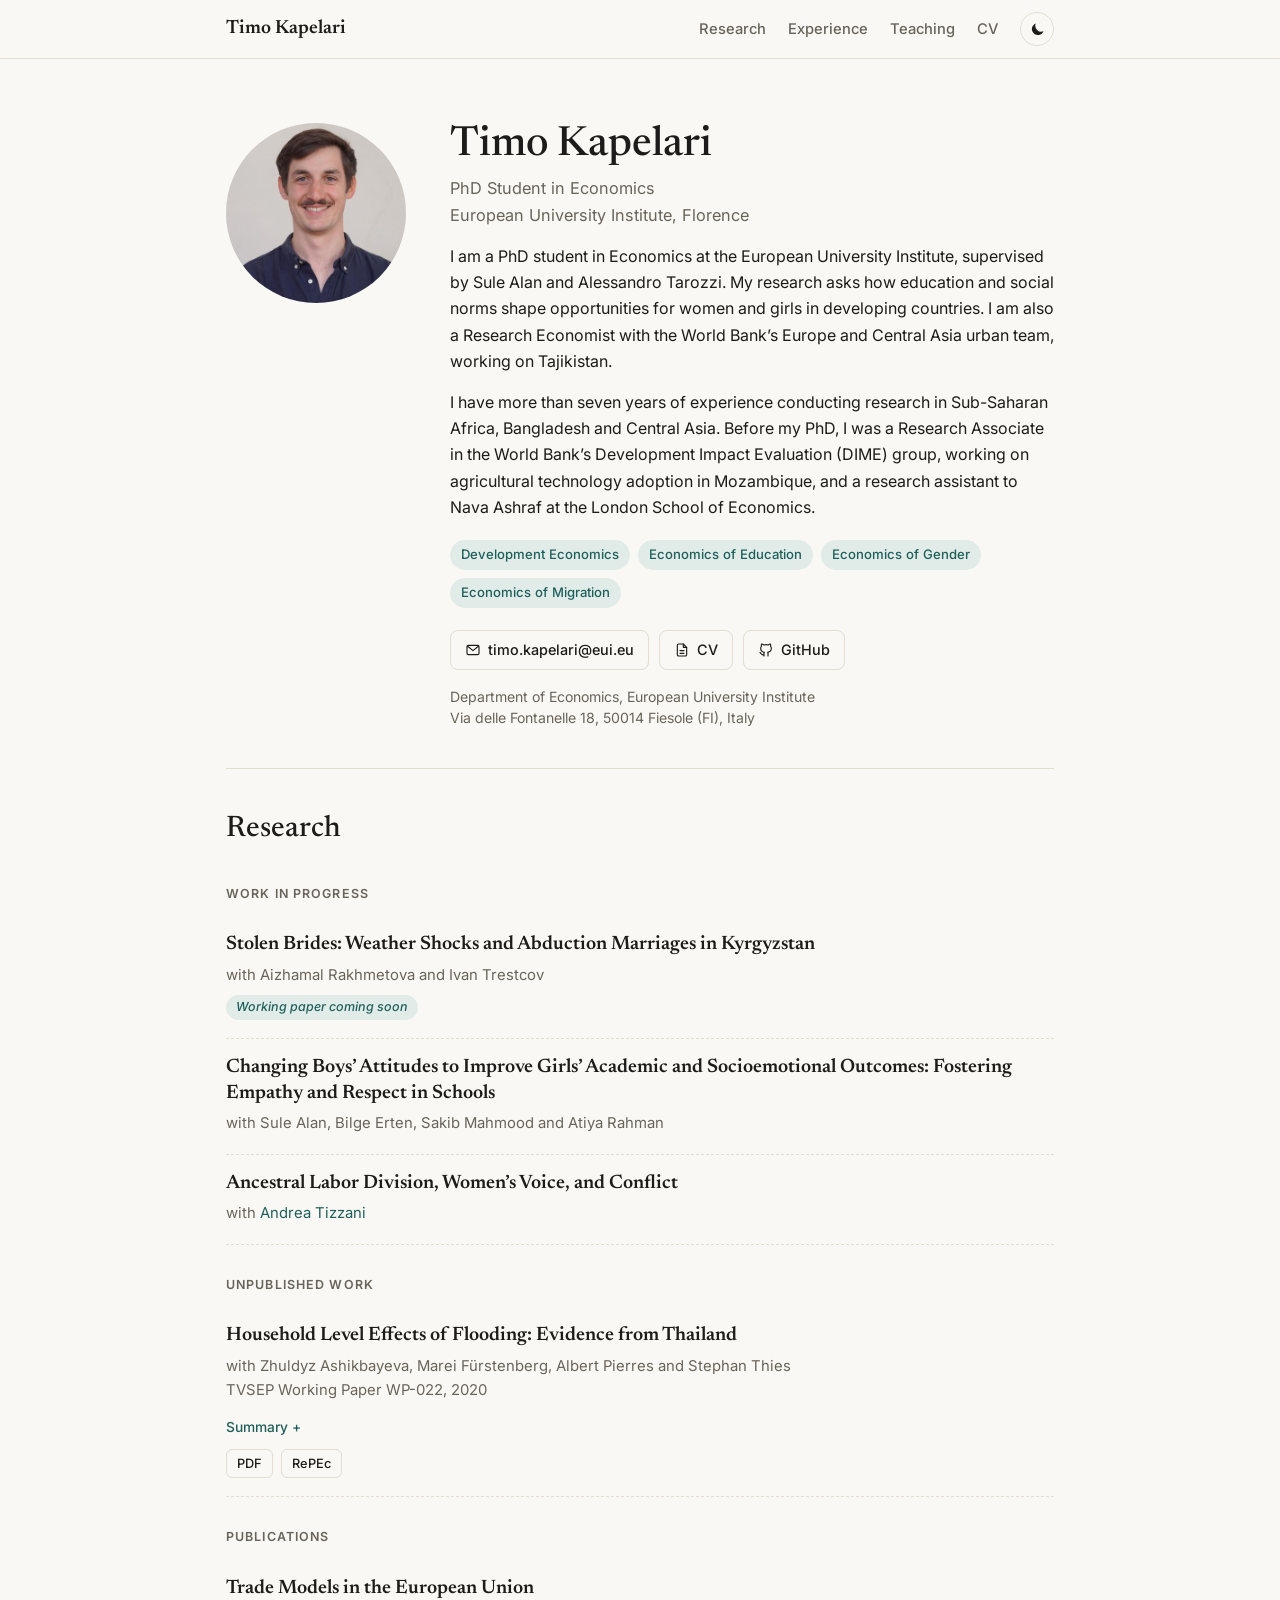
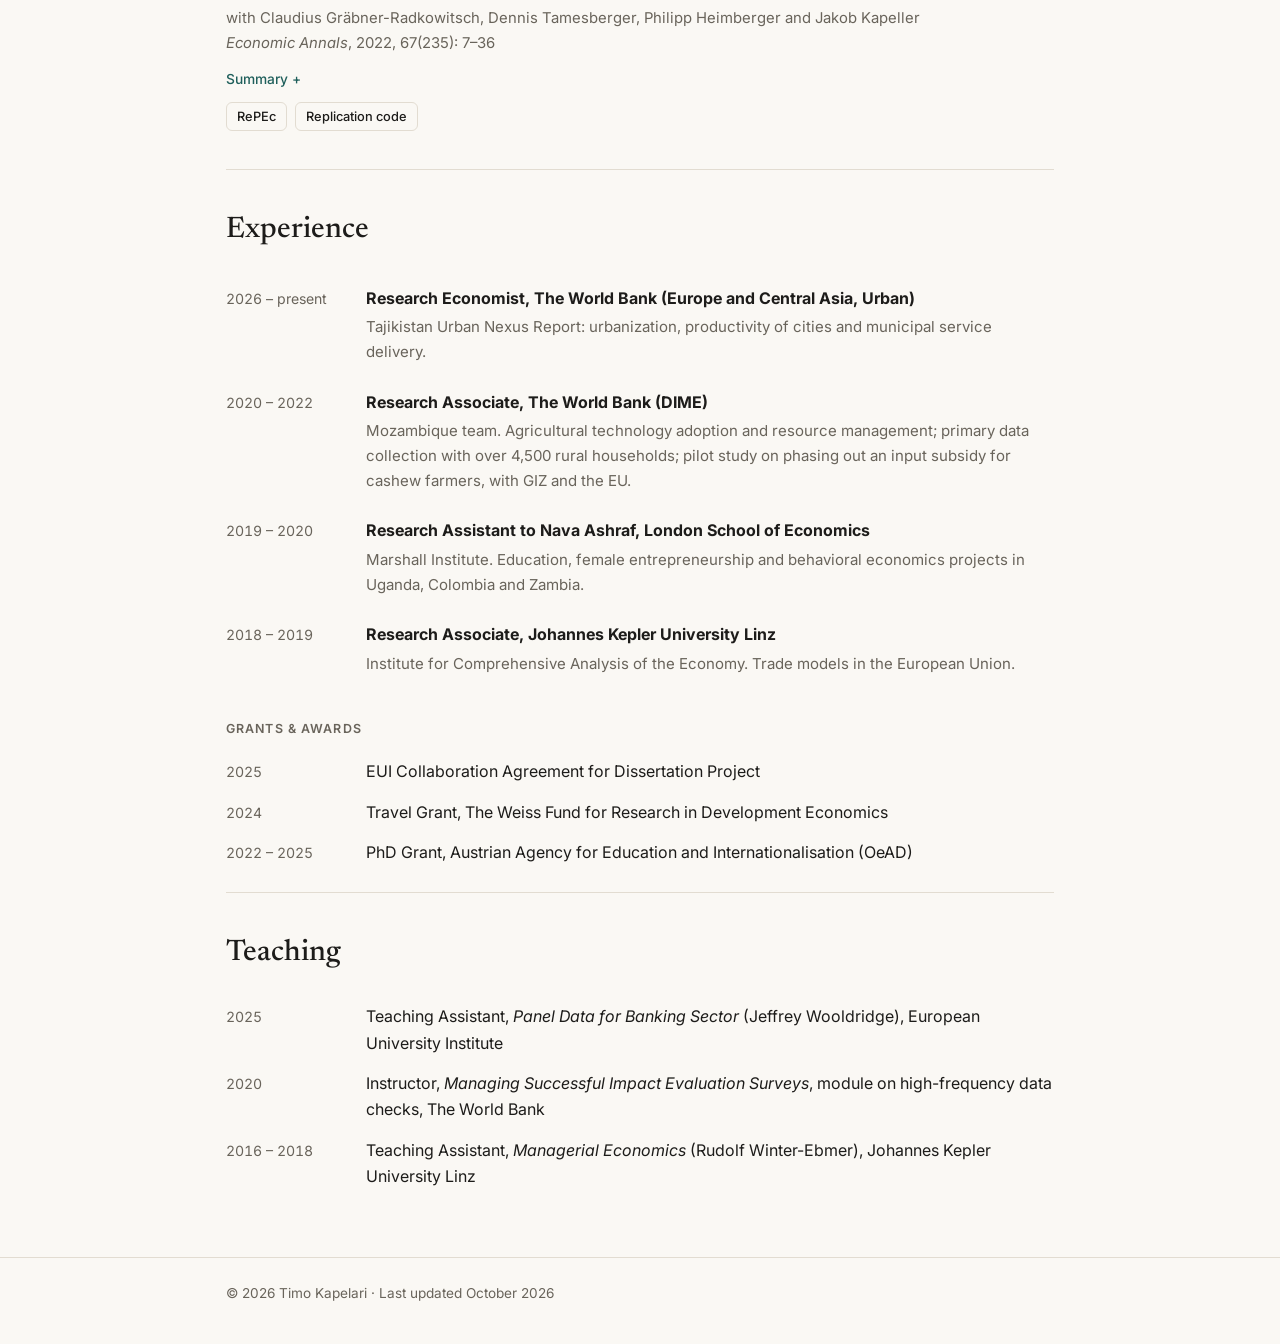
==== commit 10284844: "small fixes" ====
--- a/index.html
+++ b/index.html
@@ -74,10 +74,10 @@
       <p>I am a PhD student in Economics at the European University Institute, supervised by
         Sule Alan and Alessandro Tarozzi. My research asks how education and social norms shape
         opportunities for women and girls in developing countries. I am also a Research Economist
-        with the World Bank's Europe and Central Asia urban team, working on Tajikistan.</p>
+        with the World Bank’s Europe and Central Asia urban team, working on Tajikistan.</p>
         
-      <p>I have over 7 years experience doing research in Sub-Saharan Africa, Bangladesh and Central Asia.
-        Prior to starting my PhD, I was a Research Associate in the World Bank's Development Impact Evaluation (DIME) group,
+      <p>I have more than seven years of experience conducting research in Sub-Saharan Africa, Bangladesh and Central Asia.
+        Before my PhD, I was a Research Associate in the World Bank’s Development Impact Evaluation (DIME) group,
         working on agricultural technology adoption in Mozambique, and a research assistant to Nava Ashraf at the
         London School of Economics.</p>
 
@@ -119,11 +119,11 @@
       <p class="note">Working paper coming soon</p>
     </article>
     <article class="paper">
-      <h4>Changing Boys' Attitudes to Improve Girls' Academic and Socioemotional Outcomes: Fostering Empathy and Respect in Schools</h4>
+      <h4>Changing Boys’ Attitudes to Improve Girls’ Academic and Socioemotional Outcomes: Fostering Empathy and Respect in Schools</h4>
       <p class="authors">with Sule Alan, Bilge Erten, Sakib Mahmood and Atiya Rahman</p>
     </article>
     <article class="paper">
-      <h4>Ancestral Labor Division, Women's Voice, and Conflict</h4>
+      <h4>Ancestral Labor Division, Women’s Voice, and Conflict</h4>
       <p class="authors">with <a href="https://www.andreatizzani.com/" target="_blank" rel="noopener">Andrea Tizzani</a></p>
     </article>
 
@@ -154,7 +154,7 @@
       <details>
         <summary>Summary</summary>
         <p>Studying the factors behind differences in trade performance across 22 EU economies, the paper derives six
-          "trade models" (primary goods, finance, flexible labour market, periphery, industrial workbench and high-tech)
+          "trade models" (primary goods, finance, flexible labor market, periphery, industrial workbench and high-tech)
           and traces their developmental and distributional dynamics. Wage shares shrink and inequality rises in most
           models; the high-tech model proves comparatively stable.</p>
       </details>
@@ -188,7 +188,7 @@
         <span class="when">2019 – 2020</span>
         <div>
           <strong>Research Assistant to Nava Ashraf, London School of Economics</strong>
-          <p>Marshall Institute. Education, female entrepreneurship and behavioural economics projects in Uganda, Colombia and Zambia.</p>
+          <p>Marshall Institute. Education, female entrepreneurship and behavioral economics projects in Uganda, Colombia and Zambia.</p>
         </div>
       </li>
       <li>
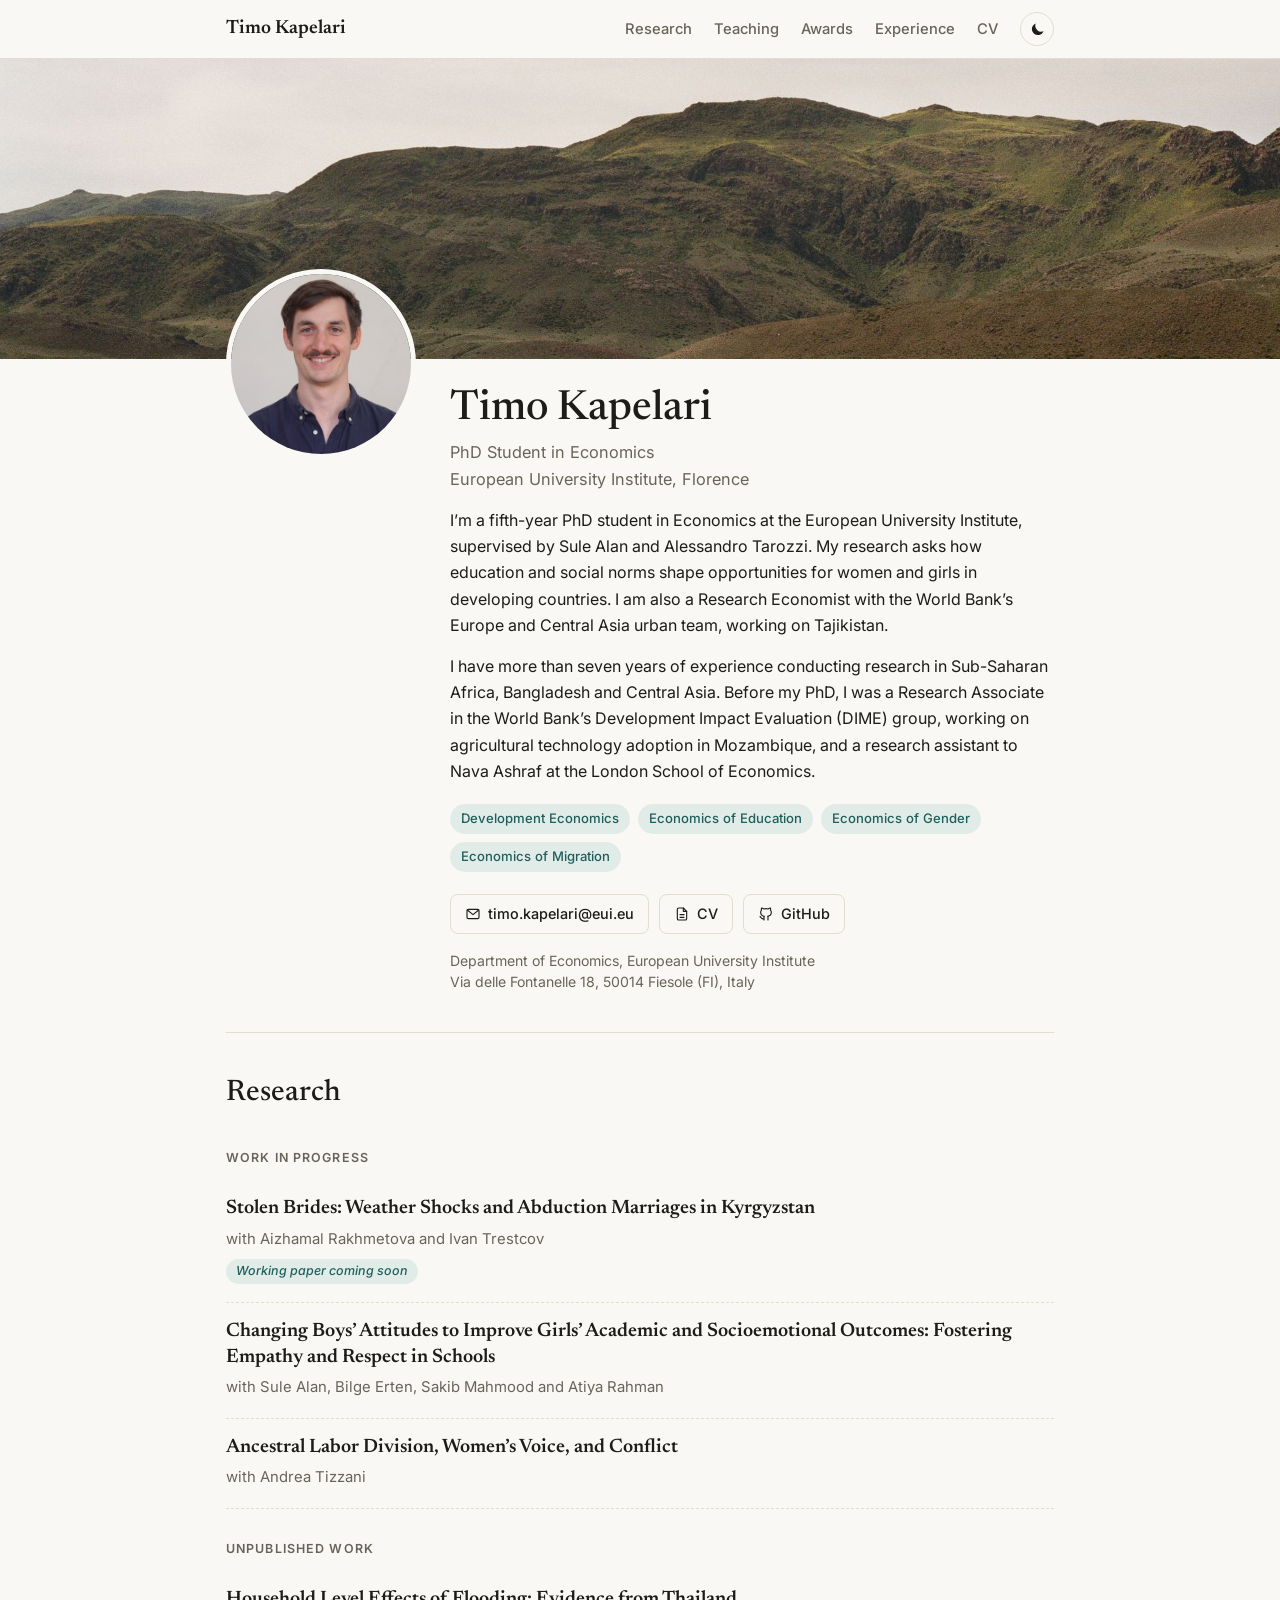
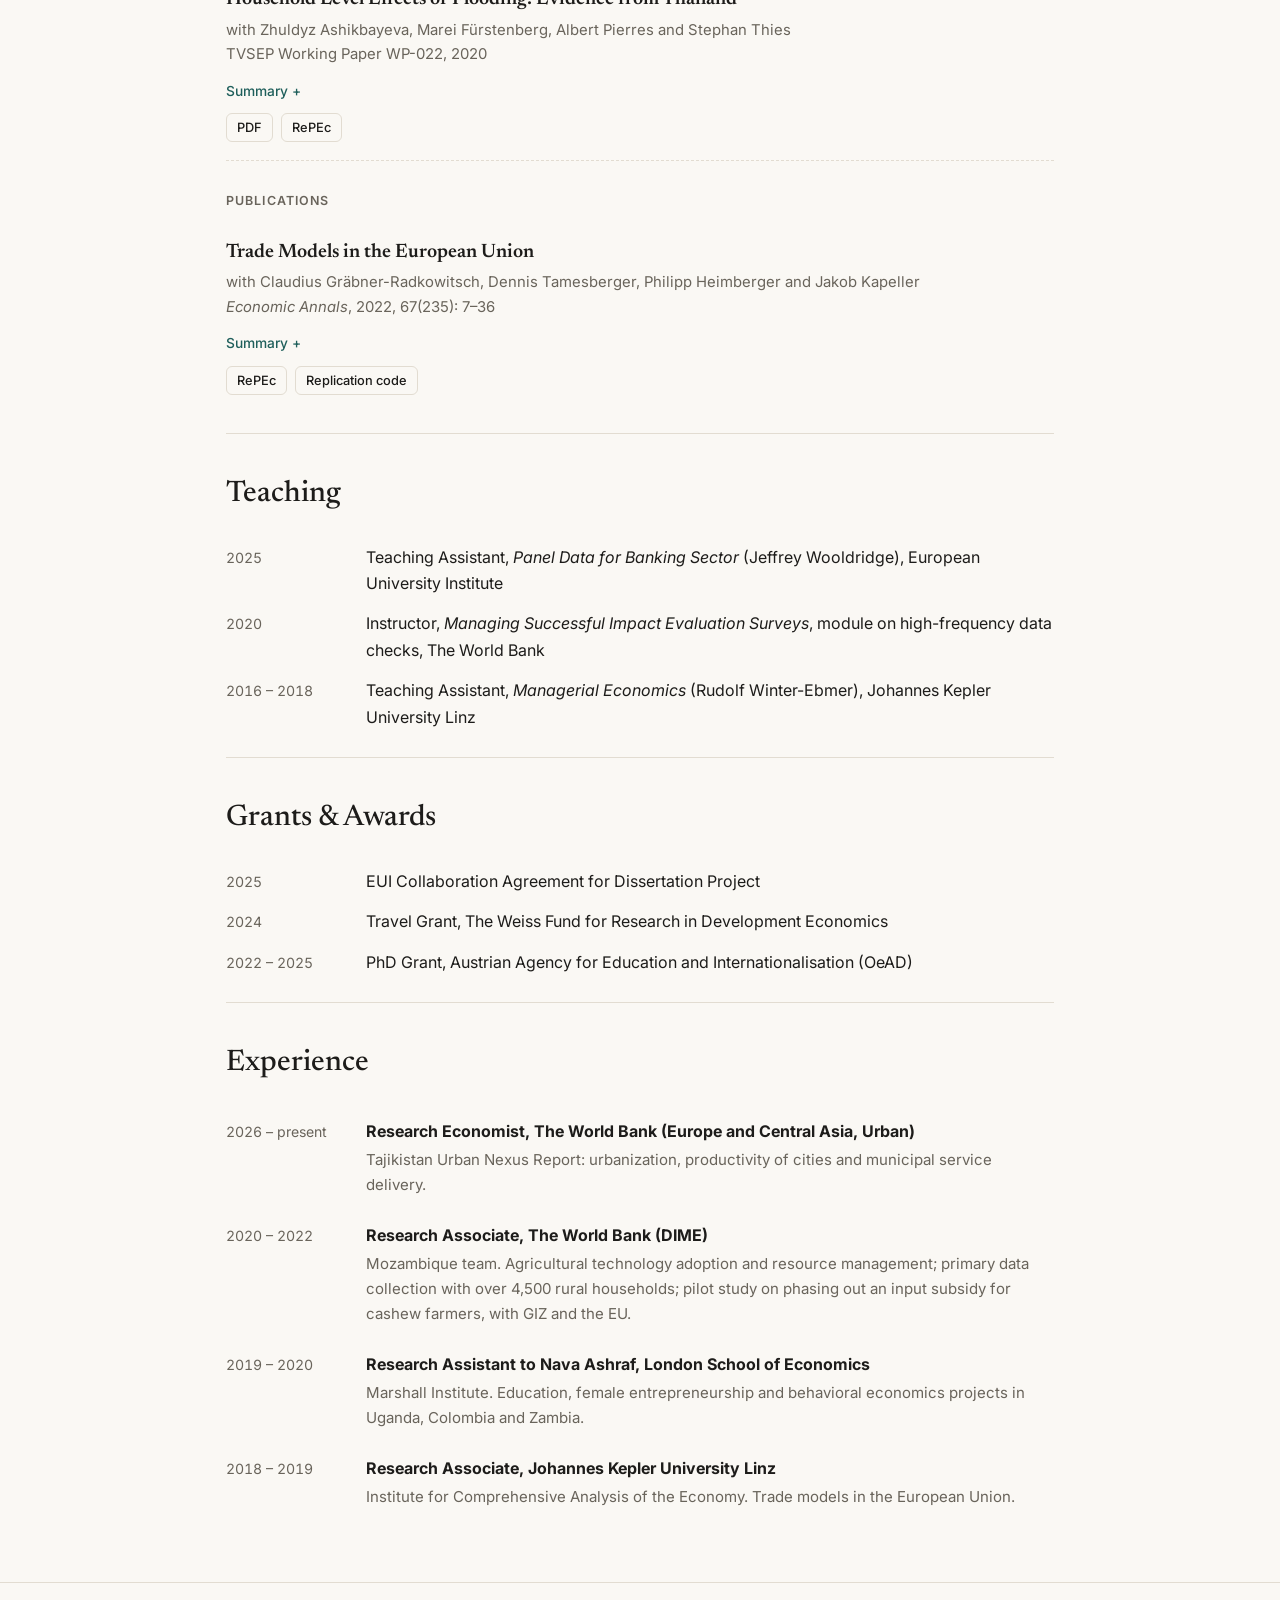
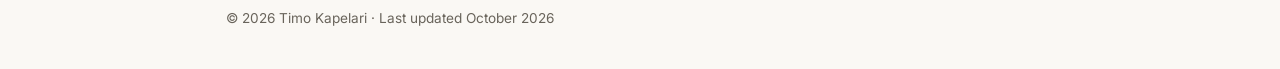
==== commit 8127783e: "background design" ====
--- a/index.html
+++ b/index.html
@@ -49,8 +49,9 @@
     <a class="brand" href="#about">Timo Kapelari</a>
     <nav class="nav" aria-label="Sections">
       <a href="#research">Research</a>
+      <a href="#teaching">Teaching</a>
+      <a href="#awards">Awards</a>
       <a href="#experience">Experience</a>
-      <a href="#teaching">Teaching</a>
       <a href="files/CV_Timo_Kapelari.pdf" target="_blank" rel="noopener">CV</a>
       <button class="theme-toggle" id="themeToggle" type="button" aria-label="Switch between light and dark theme">
         <svg class="icon-moon" viewBox="0 0 24 24" aria-hidden="true"><path d="M20.5 14.5A8.5 8.5 0 0 1 9.5 3.5a8.5 8.5 0 1 0 11 11Z"/></svg>
@@ -60,6 +61,7 @@
   </div>
 </header>
 
+<div class="cover" role="img" aria-label="Landscape photograph of hills and grazing herds"></div>
 <main class="wrap">
 
   <!-- ABOUT -->
@@ -71,7 +73,7 @@
       <h1>Timo Kapelari</h1>
       <p class="role">PhD Student in Economics<br>European University Institute, Florence</p>
 
-      <p>I am a PhD student in Economics at the European University Institute, supervised by
+      <p>I’m a fifth-year PhD student in Economics at the European University Institute, supervised by
         Sule Alan and Alessandro Tarozzi. My research asks how education and social norms shape
         opportunities for women and girls in developing countries. I am also a Research Economist
         with the World Bank’s Europe and Central Asia urban team, working on Tajikistan.</p>
@@ -124,7 +126,7 @@
     </article>
     <article class="paper">
       <h4>Ancestral Labor Division, Women’s Voice, and Conflict</h4>
-      <p class="authors">with <a href="https://www.andreatizzani.com/" target="_blank" rel="noopener">Andrea Tizzani</a></p>
+      <p class="authors">with Andrea Tizzani</p>
     </article>
 
     <h3 class="subhead">Unpublished Work</h3>
@@ -154,7 +156,7 @@
       <details>
         <summary>Summary</summary>
         <p>Studying the factors behind differences in trade performance across 22 EU economies, the paper derives six
-          "trade models" (primary goods, finance, flexible labor market, periphery, industrial workbench and high-tech)
+          “trade models” (primary goods, finance, flexible labor market, periphery, industrial workbench and high-tech)
           and traces their developmental and distributional dynamics. Wage shares shrink and inequality rises in most
           models; the high-tech model proves comparatively stable.</p>
       </details>
@@ -165,49 +167,6 @@
     </article>
   </section>
 
-  <!-- EXPERIENCE -->
-  <section id="experience">
-    <h2>Experience</h2>
-    <ul class="timeline">
-      <li>
-        <span class="when">2026 – present</span>
-        <div>
-          <strong>Research Economist, The World Bank (Europe and Central Asia, Urban)</strong>
-          <p>Tajikistan Urban Nexus Report: urbanization, productivity of cities and municipal service delivery.</p>
-        </div>
-      </li>
-      <li>
-        <span class="when">2020 – 2022</span>
-        <div>
-          <strong>Research Associate, The World Bank (DIME)</strong>
-          <p>Mozambique team. Agricultural technology adoption and resource management; primary data collection with
-            over 4,500 rural households; pilot study on phasing out an input subsidy for cashew farmers, with GIZ and the EU.</p>
-        </div>
-      </li>
-      <li>
-        <span class="when">2019 – 2020</span>
-        <div>
-          <strong>Research Assistant to Nava Ashraf, London School of Economics</strong>
-          <p>Marshall Institute. Education, female entrepreneurship and behavioral economics projects in Uganda, Colombia and Zambia.</p>
-        </div>
-      </li>
-      <li>
-        <span class="when">2018 – 2019</span>
-        <div>
-          <strong>Research Associate, Johannes Kepler University Linz</strong>
-          <p>Institute for Comprehensive Analysis of the Economy. Trade models in the European Union.</p>
-        </div>
-      </li>
-    </ul>
-
-    <h3 class="subhead">Grants &amp; Awards</h3>
-    <ul class="plain">
-      <li><span class="when">2025</span> <span>EUI Collaboration Agreement for Dissertation Project</span></li>
-      <li><span class="when">2024</span> <span>Travel Grant, The Weiss Fund for Research in Development Economics</span></li>
-      <li><span class="when">2022 – 2025</span> <span>PhD Grant, Austrian Agency for Education and Internationalisation (OeAD)</span></li>
-    </ul>
-  </section>
-
   <!-- TEACHING -->
   <section id="teaching">
     <h2>Teaching</h2>
@@ -215,6 +174,52 @@
       <li><span class="when">2025</span> <span>Teaching Assistant, <em>Panel Data for Banking Sector</em> (Jeffrey Wooldridge), European University Institute</span></li>
       <li><span class="when">2020</span> <span>Instructor, <em>Managing Successful Impact Evaluation Surveys</em>, module on high-frequency data checks, The World Bank</span></li>
       <li><span class="when">2016 – 2018</span> <span>Teaching Assistant, <em>Managerial Economics</em> (Rudolf Winter-Ebmer), Johannes Kepler University Linz</span></li>
+    </ul>
+  </section>
+
+  <!-- GRANTS & AWARDS -->
+  <section id="awards">
+    <h2>Grants &amp; Awards</h2>
+    <ul class="plain">
+      <li><span class="when">2025</span> <span>EUI Collaboration Agreement for Dissertation Project</span></li>
+      <li><span class="when">2024</span> <span>Travel Grant, The Weiss Fund for Research in Development Economics</span></li>
+      <li><span class="when">2022 – 2025</span> <span>PhD Grant, Austrian Agency for Education and Internationalisation (OeAD)</span></li>
+    </ul>
+  </section>
+
+  <!-- EXPERIENCE -->
+  <section id="experience">
+    <h2>Experience</h2>
+    <ul class="timeline">
+      <li>
+        <span class="when">2026 – present</span>
+        <div>
+          <strong>Research Economist, The World Bank (Europe and Central Asia, Urban)</strong>
+          <p>Tajikistan Urban Nexus Report: urbanization, productivity of cities and municipal service delivery.</p>
+        </div>
+      </li>
+      <li>
+        <span class="when">2020 – 2022</span>
+        <div>
+          <strong>Research Associate, The World Bank (DIME)</strong>
+          <p>Mozambique team. Agricultural technology adoption and resource management; primary data collection with
+            over 4,500 rural households; pilot study on phasing out an input subsidy for cashew farmers, with GIZ and the EU.</p>
+        </div>
+      </li>
+      <li>
+        <span class="when">2019 – 2020</span>
+        <div>
+          <strong>Research Assistant to Nava Ashraf, London School of Economics</strong>
+          <p>Marshall Institute. Education, female entrepreneurship and behavioral economics projects in Uganda, Colombia and Zambia.</p>
+        </div>
+      </li>
+      <li>
+        <span class="when">2018 – 2019</span>
+        <div>
+          <strong>Research Associate, Johannes Kepler University Linz</strong>
+          <p>Institute for Comprehensive Analysis of the Economy. Trade models in the European Union.</p>
+        </div>
+      </li>
     </ul>
   </section>
 
--- a/assets/style.css
+++ b/assets/style.css
@@ -158,9 +158,23 @@
 @media (max-width: 680px) {
   .topbar-inner { height: 54px; }
   .brand { display: none; }
-  .nav { width: 100%; justify-content: space-between; gap: 12px; }
+  .nav { width: 100%; justify-content: space-between; gap: 8px; font-size: .84rem; }
   .hero { grid-template-columns: 1fr; gap: 24px; padding: 36px 0 28px; }
   .portrait img, .monogram { width: 120px; height: 120px; font-size: 2.4rem; }
   h1 { font-size: 2.1rem; }
   .timeline li, .plain li { grid-template-columns: 1fr; gap: 2px; }
 }
+
+/* ---------- Cover photo strip ---------- */
+.cover {
+  height: 300px;
+  background: var(--surface) url(banner.jpg) center 62% / cover no-repeat;
+}
+.hero { padding-top: 0; }
+.portrait img { margin-top: -90px; border: 5px solid var(--bg); box-sizing: content-box; position: relative; }
+.hero-text { padding-top: 28px; }
+@media (max-width: 680px) {
+  .cover { height: 190px; }
+  .portrait img { margin-top: -60px; }
+  .hero-text { padding-top: 0; }
+}
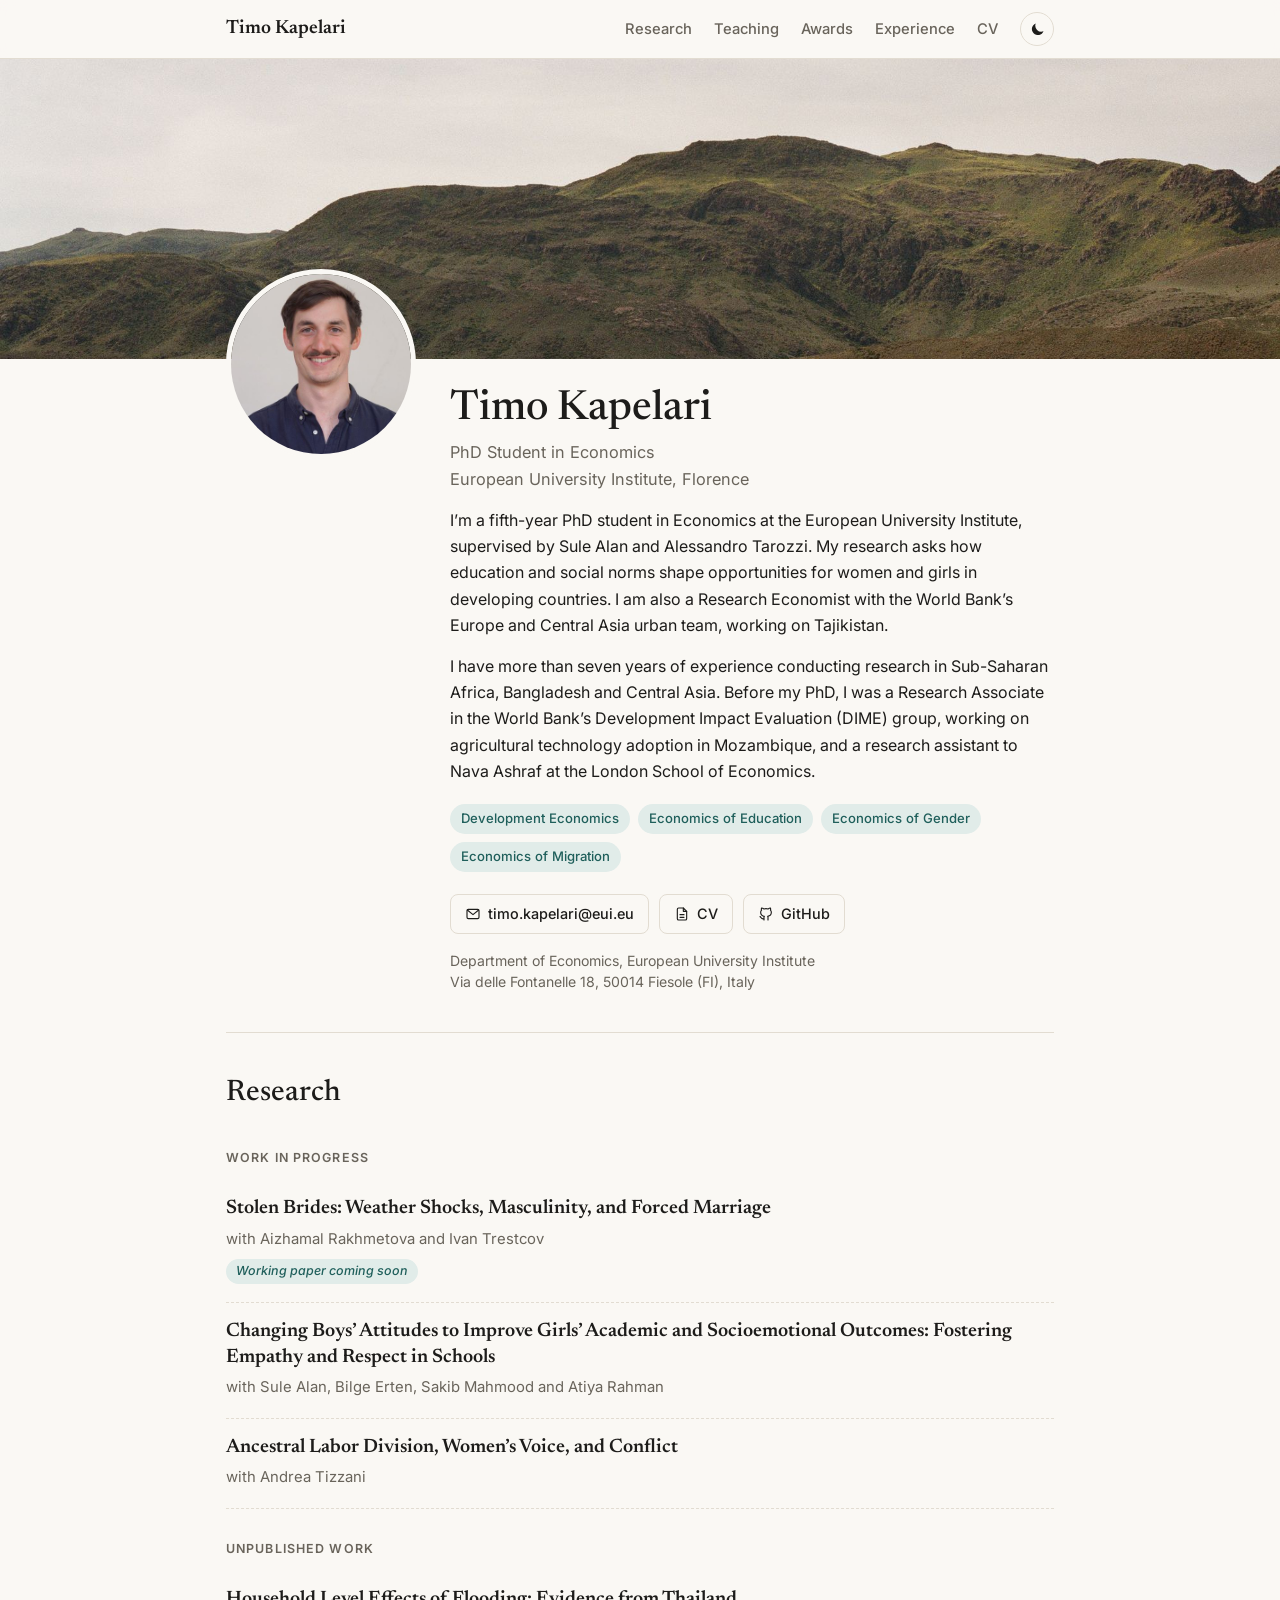
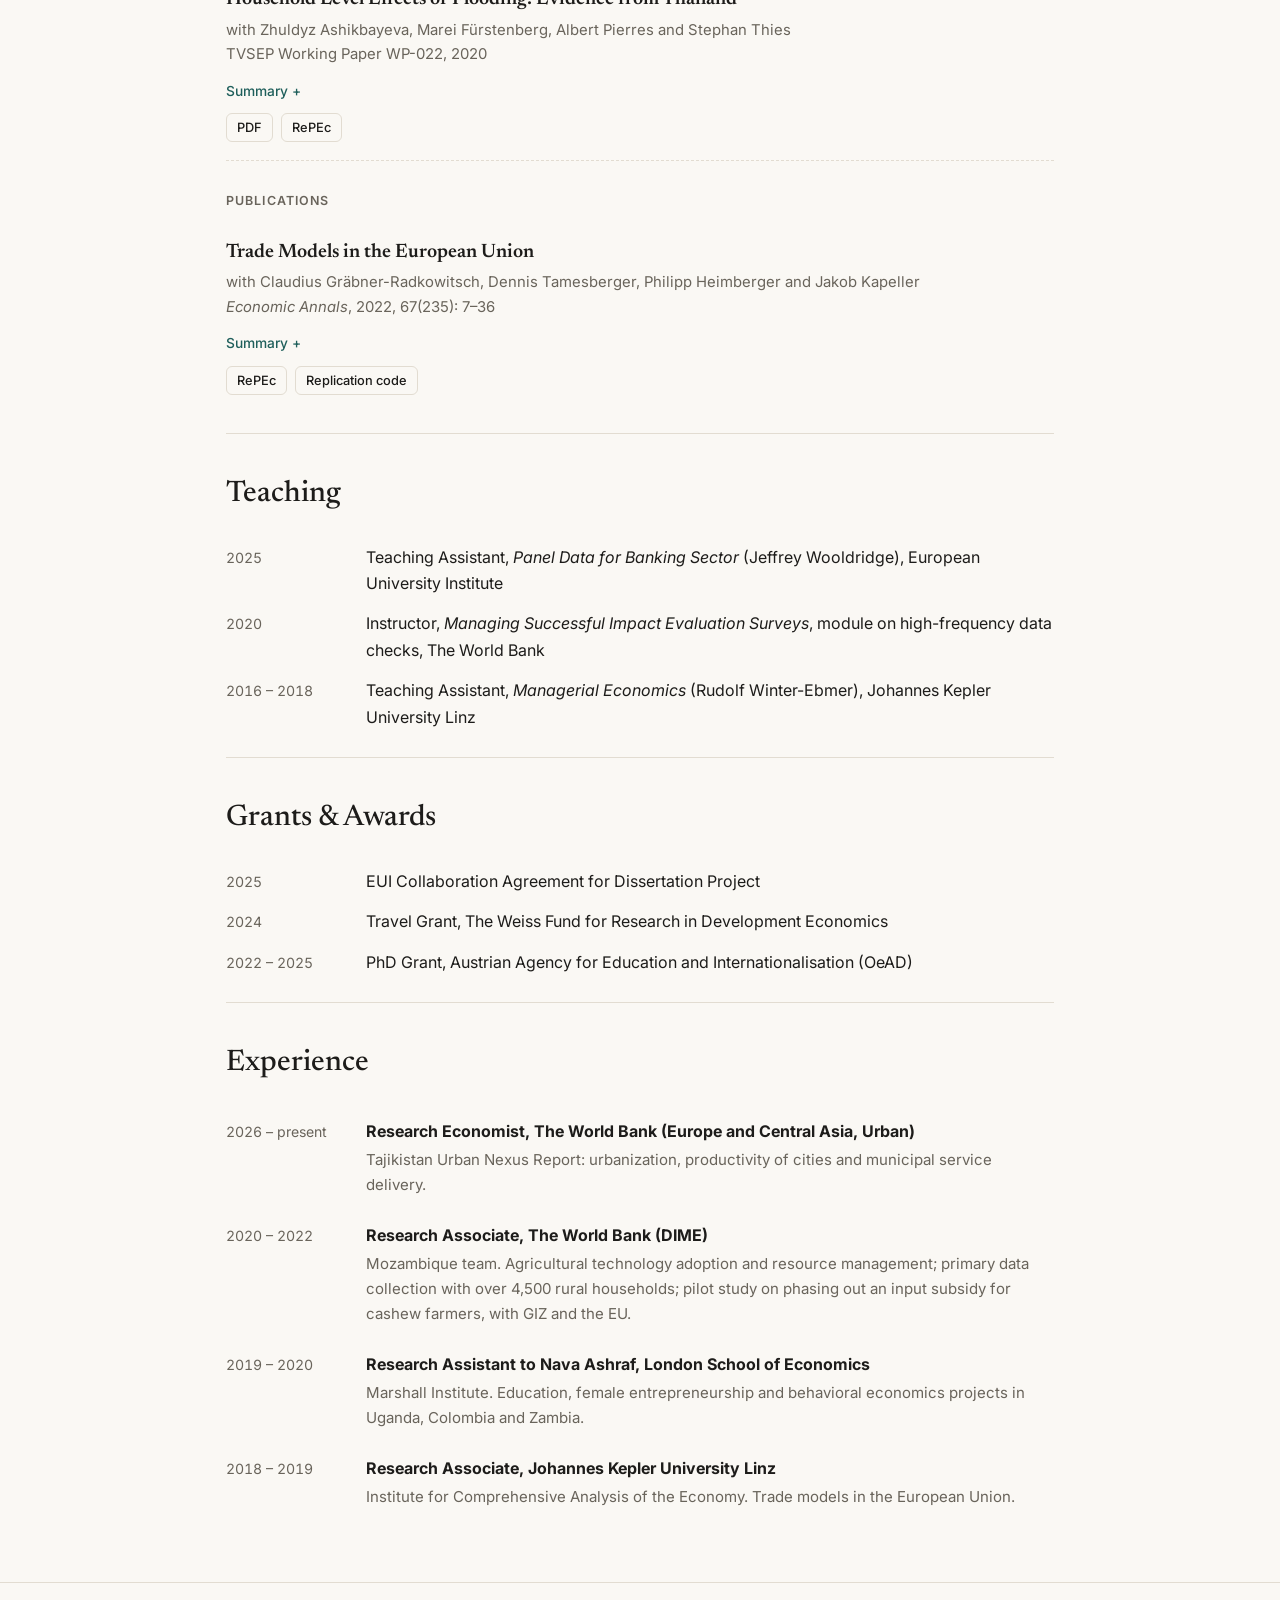
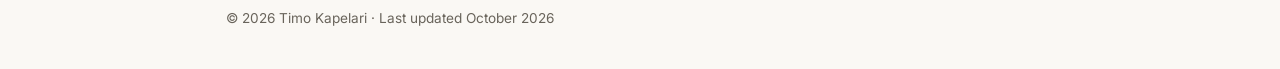
==== commit c1001dbd: "Update index.html" ====
--- a/index.html
+++ b/index.html
@@ -116,7 +116,7 @@
 
     <h3 class="subhead">Work in Progress</h3>
     <article class="paper">
-      <h4>Stolen Brides: Weather Shocks and Abduction Marriages in Kyrgyzstan</h4>
+      <h4>Stolen Brides: Weather Shocks, Masculinity, and Forced Marriage</h4>
       <p class="authors">with Aizhamal Rakhmetova and Ivan Trestcov</p>
       <p class="note">Working paper coming soon</p>
     </article>
--- a/assets/style.css
+++ b/assets/style.css
@@ -167,14 +167,13 @@
 
 /* ---------- Cover photo strip ---------- */
 .cover {
-  height: 300px;
-  background: var(--surface) url(banner.jpg) center 62% / cover no-repeat;
+  height: clamp(300px, 17vw, 600px);
+  background: var(--surface) url(banner.jpg) center 55% / cover no-repeat;
 }
 .hero { padding-top: 0; }
 .portrait img { margin-top: -90px; border: 5px solid var(--bg); box-sizing: content-box; position: relative; }
 .hero-text { padding-top: 28px; }
 @media (max-width: 680px) {
-  .cover { height: 190px; }
   .portrait img { margin-top: -60px; }
   .hero-text { padding-top: 0; }
 }
